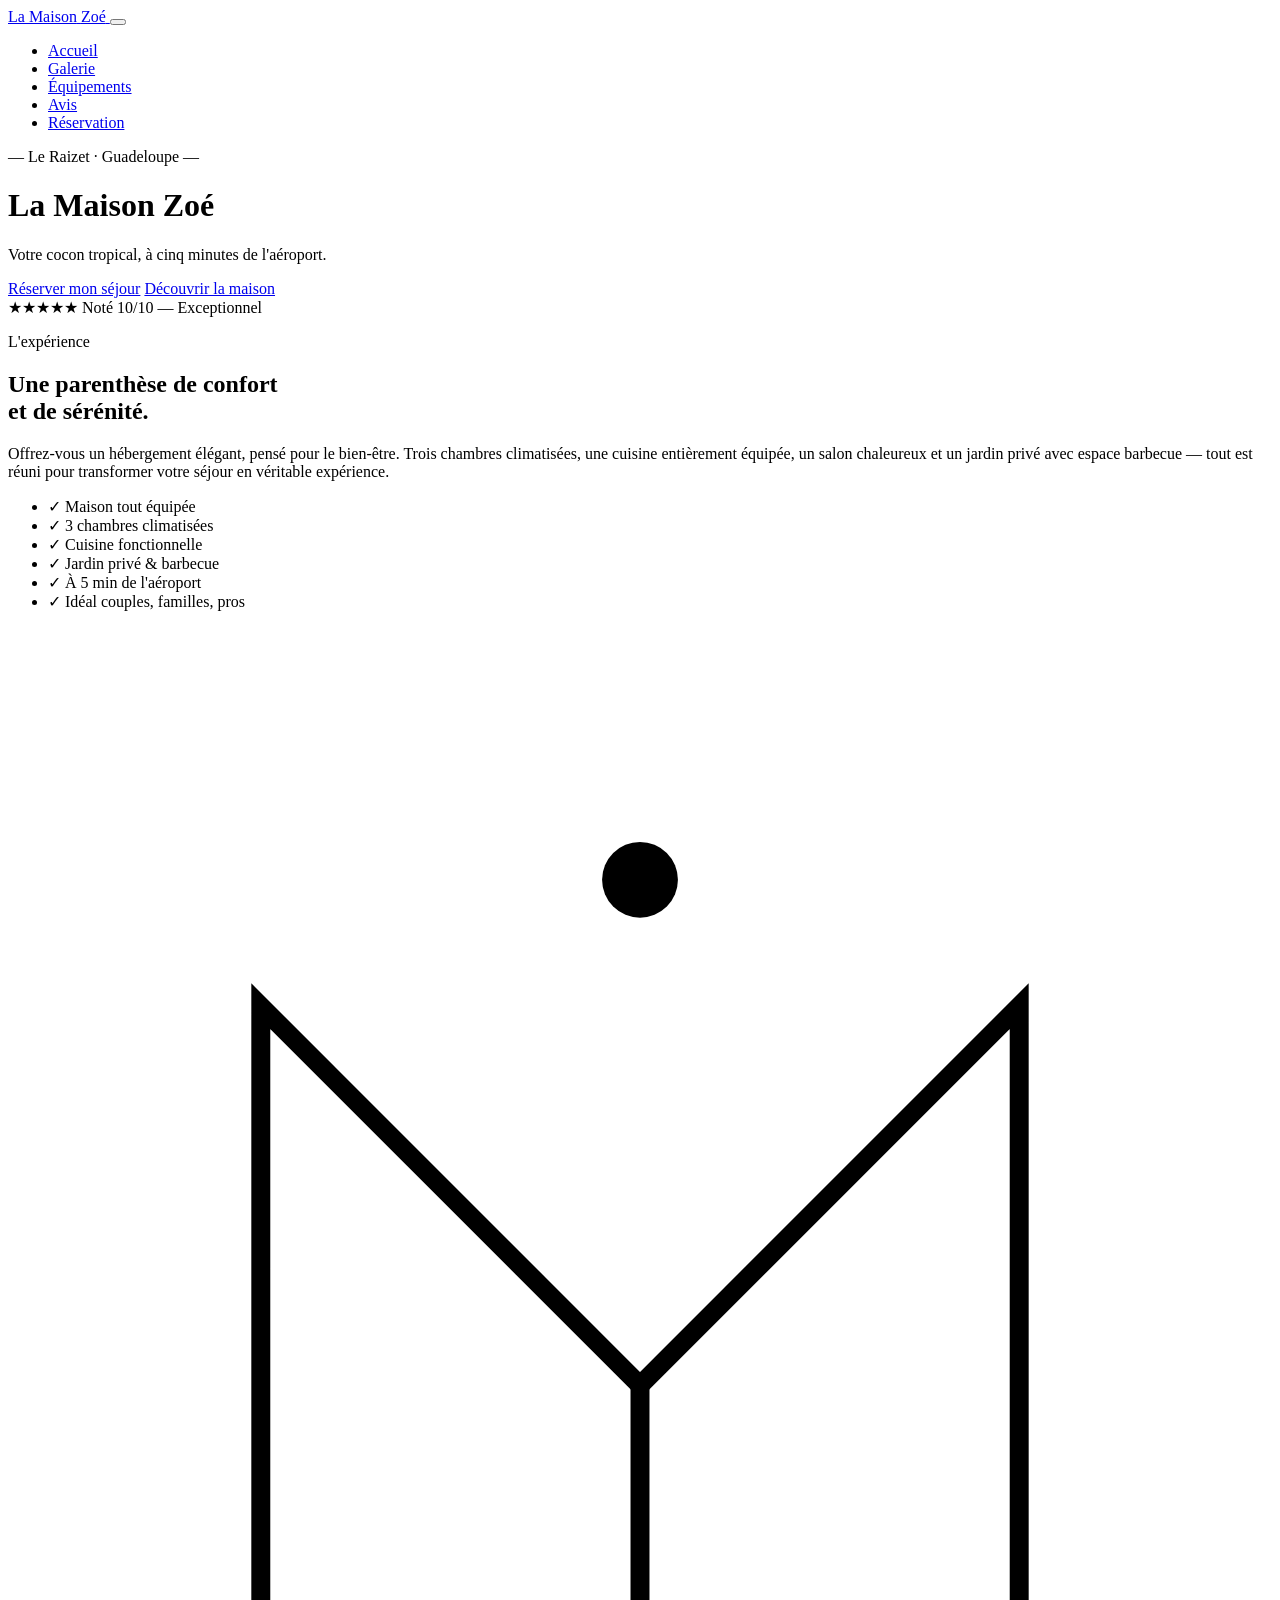
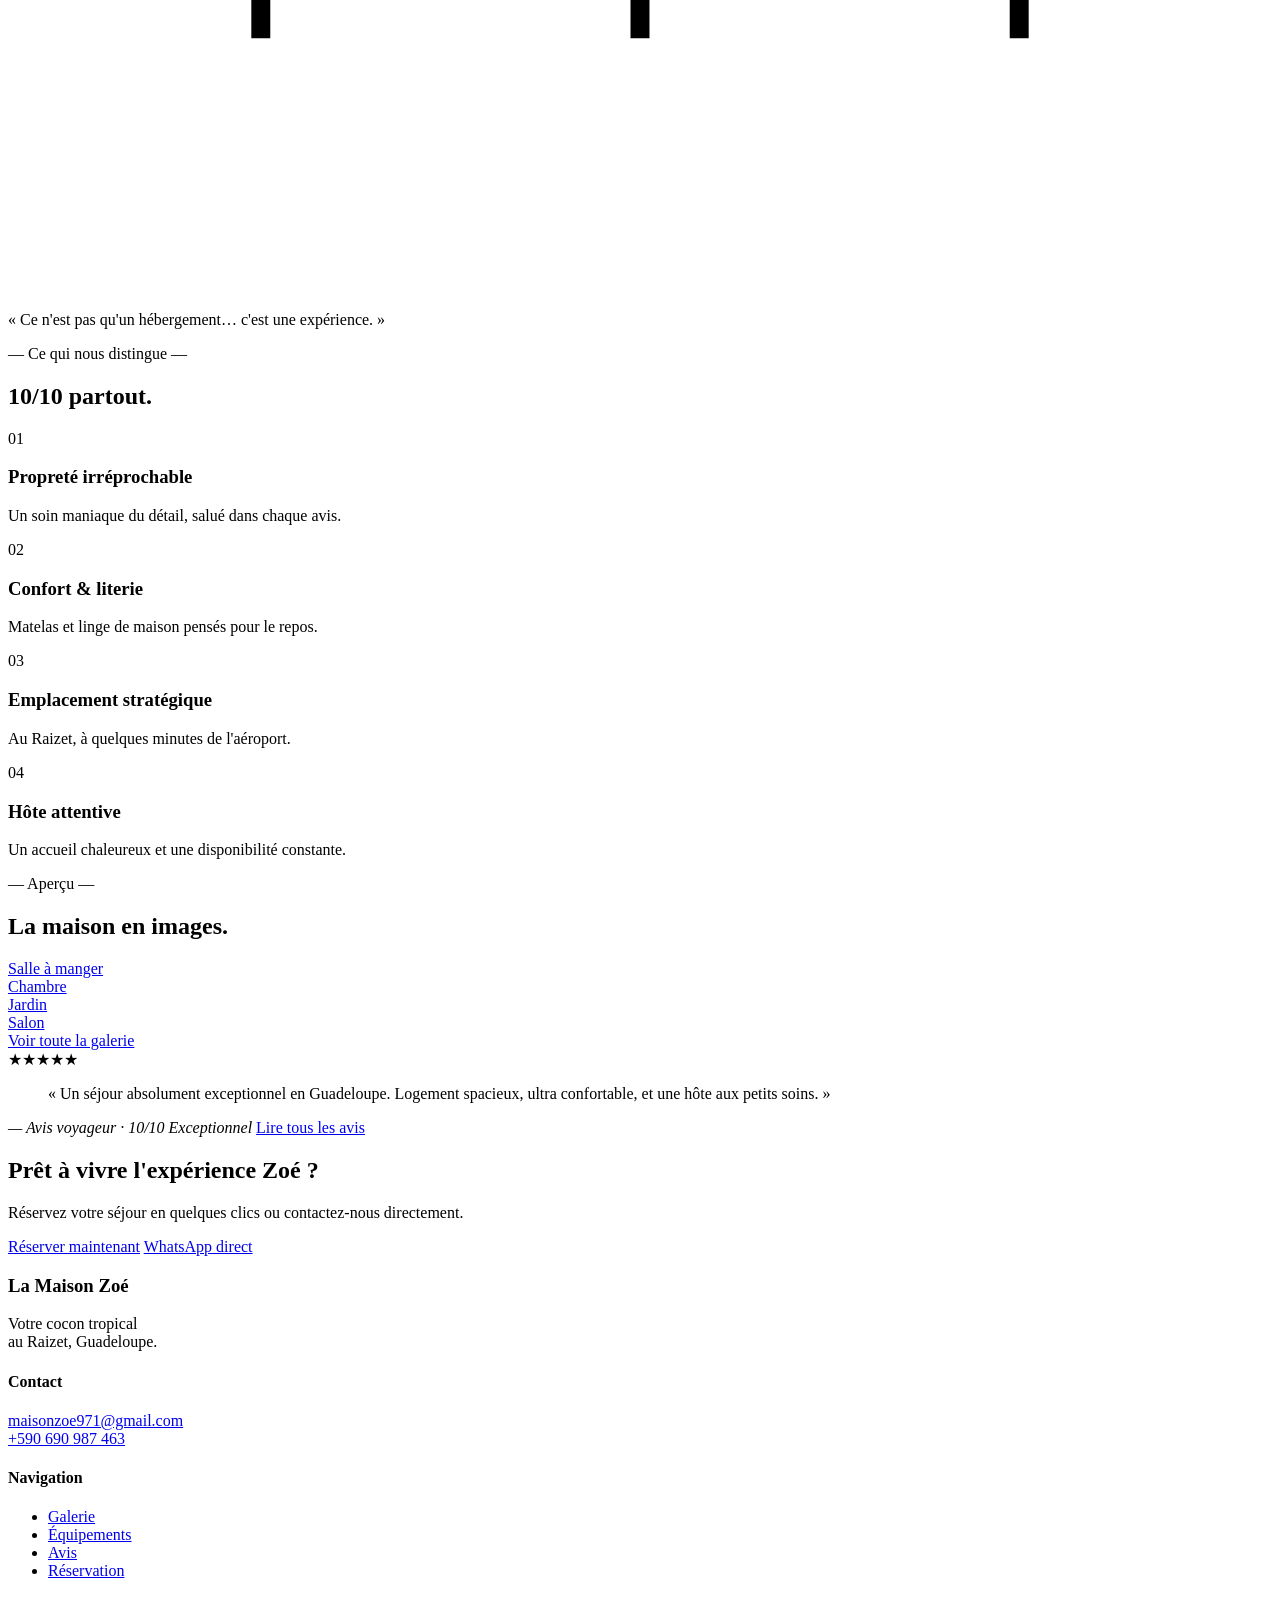
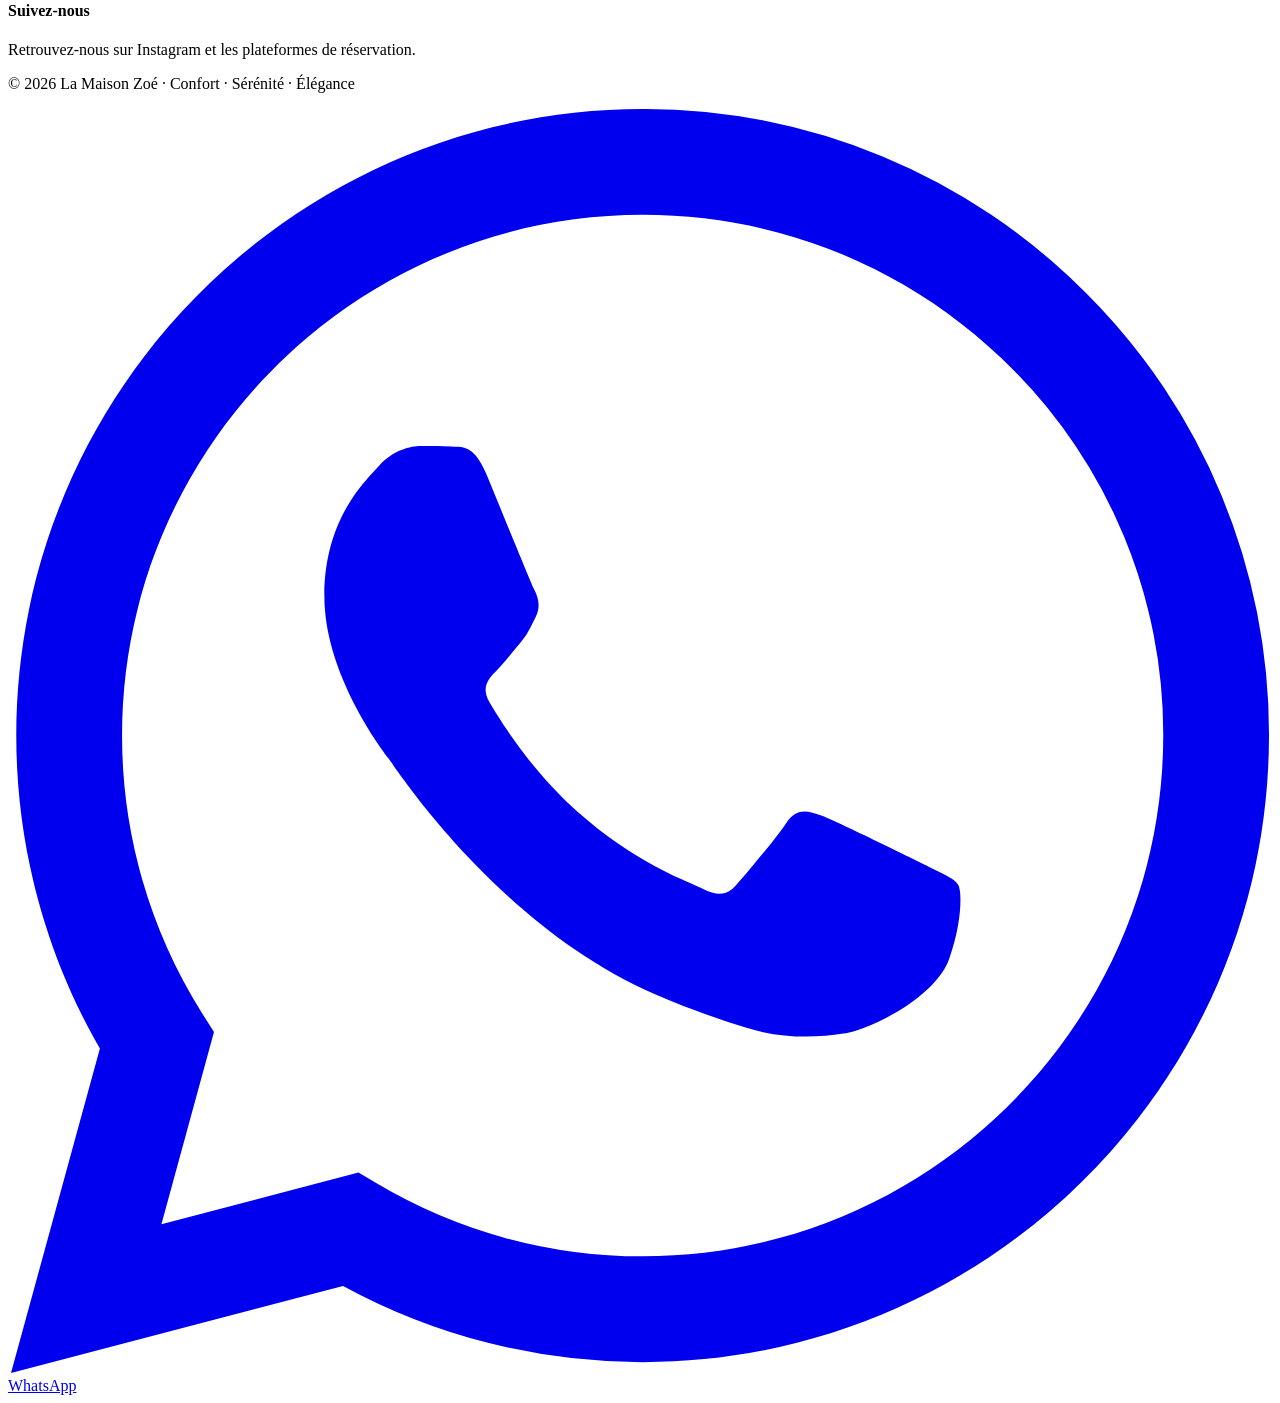
==== index.html @ b4c6ffd1 "Add files via upload" ====
<!DOCTYPE html>
<html lang="fr">
<head>
<meta charset="UTF-8">
<meta name="viewport" content="width=device-width, initial-scale=1.0">
<title>La Maison Zoé — Cocon tropical au Raizet, Guadeloupe</title>
<meta name="description" content="Maison 3 chambres climatisées au Raizet, à 5 min de l'aéroport. Jardin privé, BBQ, cuisine équipée. Notée 10/10 par nos voyageurs.">
<link rel="preconnect" href="https://fonts.googleapis.com">
<link rel="preconnect" href="https://fonts.gstatic.com" crossorigin>
<link href="https://fonts.googleapis.com/css2?family=Cormorant+Garamond:ital,wght@0,300;0,400;0,500;0,600;1,400&family=Italiana&family=Jost:wght@300;400;500;600&display=swap" rel="stylesheet">
<link rel="stylesheet" href="css/styles.css">
</head>
<body>

<nav class="nav" id="nav">
  <a href="index.html" class="nav__logo">
    <span class="nav__brand-top">La Maison</span>
    <span class="nav__brand">Zoé</span>
  </a>
  <button class="nav__toggle" aria-label="Menu" id="navToggle">
    <span></span><span></span><span></span>
  </button>
  <ul class="nav__links" id="navLinks">
    <li><a href="index.html" class="active">Accueil</a></li>
    <li><a href="pages/galerie.html">Galerie</a></li>
    <li><a href="pages/equipements.html">Équipements</a></li>
    <li><a href="pages/avis.html">Avis</a></li>
    <li><a href="pages/reservation.html">Réservation</a></li>
  </ul>
</nav>

<header class="hero">
  <div class="hero__bg"></div>
  <div class="hero__ornament hero__ornament--tl"></div>
  <div class="hero__ornament hero__ornament--br"></div>
  <div class="hero__content">
    <p class="hero__eyebrow">— Le Raizet · Guadeloupe —</p>
    <h1 class="hero__title">
      <span class="hero__line1">La Maison</span>
      <span class="hero__line2">Zoé</span>
    </h1>
    <p class="hero__tagline">Votre cocon tropical, à cinq minutes de l'aéroport.</p>
    <div class="hero__cta">
      <a href="pages/reservation.html" class="btn btn--gold">Réserver mon séjour</a>
      <a href="pages/galerie.html" class="btn btn--ghost">Découvrir la maison</a>
    </div>
    <div class="hero__rating">
      <span class="hero__stars">★★★★★</span>
      <span class="hero__rating-text">Noté 10/10 — Exceptionnel</span>
    </div>
  </div>
  <div class="hero__scroll"><span></span></div>
</header>

<section class="intro section">
  <div class="intro__grid">
    <div class="intro__text">
      <p class="section__eyebrow">L'expérience</p>
      <h2 class="section__title">Une parenthèse de confort<br>et de sérénité.</h2>
      <p class="intro__lead">
        Offrez-vous un hébergement élégant, pensé pour le bien-être. Trois chambres climatisées, une cuisine entièrement équipée, un salon chaleureux et un jardin privé avec espace barbecue — tout est réuni pour transformer votre séjour en véritable expérience.
      </p>
      <ul class="intro__features">
        <li><span class="check">✓</span> Maison tout équipée</li>
        <li><span class="check">✓</span> 3 chambres climatisées</li>
        <li><span class="check">✓</span> Cuisine fonctionnelle</li>
        <li><span class="check">✓</span> Jardin privé & barbecue</li>
        <li><span class="check">✓</span> À 5 min de l'aéroport</li>
        <li><span class="check">✓</span> Idéal couples, familles, pros</li>
      </ul>
    </div>
    <div class="intro__visual">
      <div class="intro__frame">
        <div class="intro__monogram">
          <svg viewBox="0 0 100 100" xmlns="http://www.w3.org/2000/svg">
            <path d="M20 80 L20 30 L50 60 L80 30 L80 80" fill="none" stroke="currentColor" stroke-width="1.5"/>
            <path d="M50 60 L50 80" fill="none" stroke="currentColor" stroke-width="1.5"/>
            <circle cx="50" cy="20" r="3" fill="currentColor"/>
          </svg>
        </div>
        <p class="intro__quote">« Ce n'est pas qu'un hébergement… c'est une expérience. »</p>
      </div>
    </div>
  </div>
</section>

<section class="highlights section">
  <p class="section__eyebrow centered">— Ce qui nous distingue —</p>
  <h2 class="section__title centered">10/10 partout.</h2>
  <div class="highlights__grid">
    <div class="highlight">
      <div class="highlight__num">01</div>
      <h3>Propreté irréprochable</h3>
      <p>Un soin maniaque du détail, salué dans chaque avis.</p>
    </div>
    <div class="highlight">
      <div class="highlight__num">02</div>
      <h3>Confort & literie</h3>
      <p>Matelas et linge de maison pensés pour le repos.</p>
    </div>
    <div class="highlight">
      <div class="highlight__num">03</div>
      <h3>Emplacement stratégique</h3>
      <p>Au Raizet, à quelques minutes de l'aéroport.</p>
    </div>
    <div class="highlight">
      <div class="highlight__num">04</div>
      <h3>Hôte attentive</h3>
      <p>Un accueil chaleureux et une disponibilité constante.</p>
    </div>
  </div>
</section>

<section class="preview section">
  <p class="section__eyebrow">— Aperçu —</p>
  <h2 class="section__title">La maison en images.</h2>
  <div class="preview__grid">
    <a href="pages/galerie.html" class="preview__item preview__item--lg">
      <div class="preview__img" style="background-image:url('images/la_maisonzoe-20260513-0003.jpg')"></div>
      <span class="preview__label">Salle à manger</span>
    </a>
    <a href="pages/galerie.html" class="preview__item">
      <div class="preview__img" style="background-image:url('images/la_maisonzoe-20260513-0001.jpg')"></div>
      <span class="preview__label">Chambre</span>
    </a>
    <a href="pages/galerie.html" class="preview__item">
      <div class="preview__img" style="background-image:url('images/la_maisonzoe-20260513-0005.jpg')"></div>
      <span class="preview__label">Jardin</span>
    </a>
    <a href="pages/galerie.html" class="preview__item">
      <div class="preview__img" style="background-image:url('images/la_maisonzoe-20260513-0004.jpg')"></div>
      <span class="preview__label">Salon</span>
    </a>
  </div>
  <div class="preview__cta">
    <a href="pages/galerie.html" class="btn btn--gold">Voir toute la galerie</a>
  </div>
</section>

<section class="testimonial section">
  <div class="testimonial__inner">
    <span class="testimonial__stars">★★★★★</span>
    <blockquote>
      « Un séjour absolument exceptionnel en Guadeloupe.
      Logement spacieux, ultra confortable, et une hôte aux petits soins. »
    </blockquote>
    <cite>— Avis voyageur · 10/10 Exceptionnel</cite>
    <a href="pages/avis.html" class="btn btn--ghost">Lire tous les avis</a>
  </div>
</section>

<section class="cta-final">
  <div class="cta-final__inner">
    <h2>Prêt à vivre l'expérience Zoé ?</h2>
    <p>Réservez votre séjour en quelques clics ou contactez-nous directement.</p>
    <div class="cta-final__buttons">
      <a href="pages/reservation.html" class="btn btn--gold">Réserver maintenant</a>
      <a href="https://wa.me/590690987463" class="btn btn--ghost" target="_blank" rel="noopener">WhatsApp direct</a>
    </div>
  </div>
</section>

<footer class="footer">
  <div class="footer__grid">
    <div>
      <h3 class="footer__brand">La Maison Zoé</h3>
      <p>Votre cocon tropical<br>au Raizet, Guadeloupe.</p>
    </div>
    <div>
      <h4>Contact</h4>
      <p>
        <a href="mailto:maisonzoe971@gmail.com">maisonzoe971@gmail.com</a><br>
        <a href="tel:+590690987463">+590 690 987 463</a>
      </p>
    </div>
    <div>
      <h4>Navigation</h4>
      <ul>
        <li><a href="pages/galerie.html">Galerie</a></li>
        <li><a href="pages/equipements.html">Équipements</a></li>
        <li><a href="pages/avis.html">Avis</a></li>
        <li><a href="pages/reservation.html">Réservation</a></li>
      </ul>
    </div>
    <div>
      <h4>Suivez-nous</h4>
      <p>Retrouvez-nous sur Instagram et les plateformes de réservation.</p>
    </div>
  </div>
  <div class="footer__bottom">
    <p>© 2026 La Maison Zoé · Confort · Sérénité · Élégance</p>
  </div>
</footer>

<a href="https://wa.me/590690987463" class="whatsapp-float" target="_blank" rel="noopener" aria-label="Contact WhatsApp">
  <svg viewBox="0 0 24 24" fill="currentColor"><path d="M17.472 14.382c-.297-.149-1.758-.867-2.03-.967-.273-.099-.471-.148-.67.15-.197.297-.767.966-.94 1.164-.173.199-.347.223-.644.075-.297-.15-1.255-.463-2.39-1.475-.883-.788-1.48-1.761-1.653-2.059-.173-.297-.018-.458.13-.606.134-.133.298-.347.446-.52.149-.174.198-.298.298-.497.099-.198.05-.371-.025-.52-.075-.149-.669-1.612-.916-2.207-.242-.579-.487-.5-.669-.51-.173-.008-.371-.01-.57-.01-.198 0-.52.074-.792.372-.272.297-1.04 1.016-1.04 2.479 0 1.462 1.065 2.875 1.213 3.074.149.198 2.096 3.2 5.077 4.487.709.306 1.262.489 1.694.625.712.227 1.36.195 1.871.118.571-.085 1.758-.719 2.006-1.413.248-.694.248-1.289.173-1.413-.074-.124-.272-.198-.57-.347m-5.421 7.403h-.004a9.87 9.87 0 01-5.031-1.378l-.361-.214-3.741.982.998-3.648-.235-.374a9.86 9.86 0 01-1.51-5.26c.001-5.45 4.436-9.884 9.888-9.884 2.64 0 5.122 1.03 6.988 2.898a9.825 9.825 0 012.893 6.994c-.003 5.45-4.437 9.884-9.885 9.884m8.413-18.297A11.815 11.815 0 0012.05 0C5.495 0 .16 5.335.157 11.892c0 2.096.547 4.142 1.588 5.945L.057 24l6.305-1.654a11.882 11.882 0 005.683 1.448h.005c6.554 0 11.89-5.335 11.893-11.893A11.821 11.821 0 0020.464 3.488"/></svg>
  <span>WhatsApp</span>
</a>

<script src="js/script.js"></script>
</body>
</html>
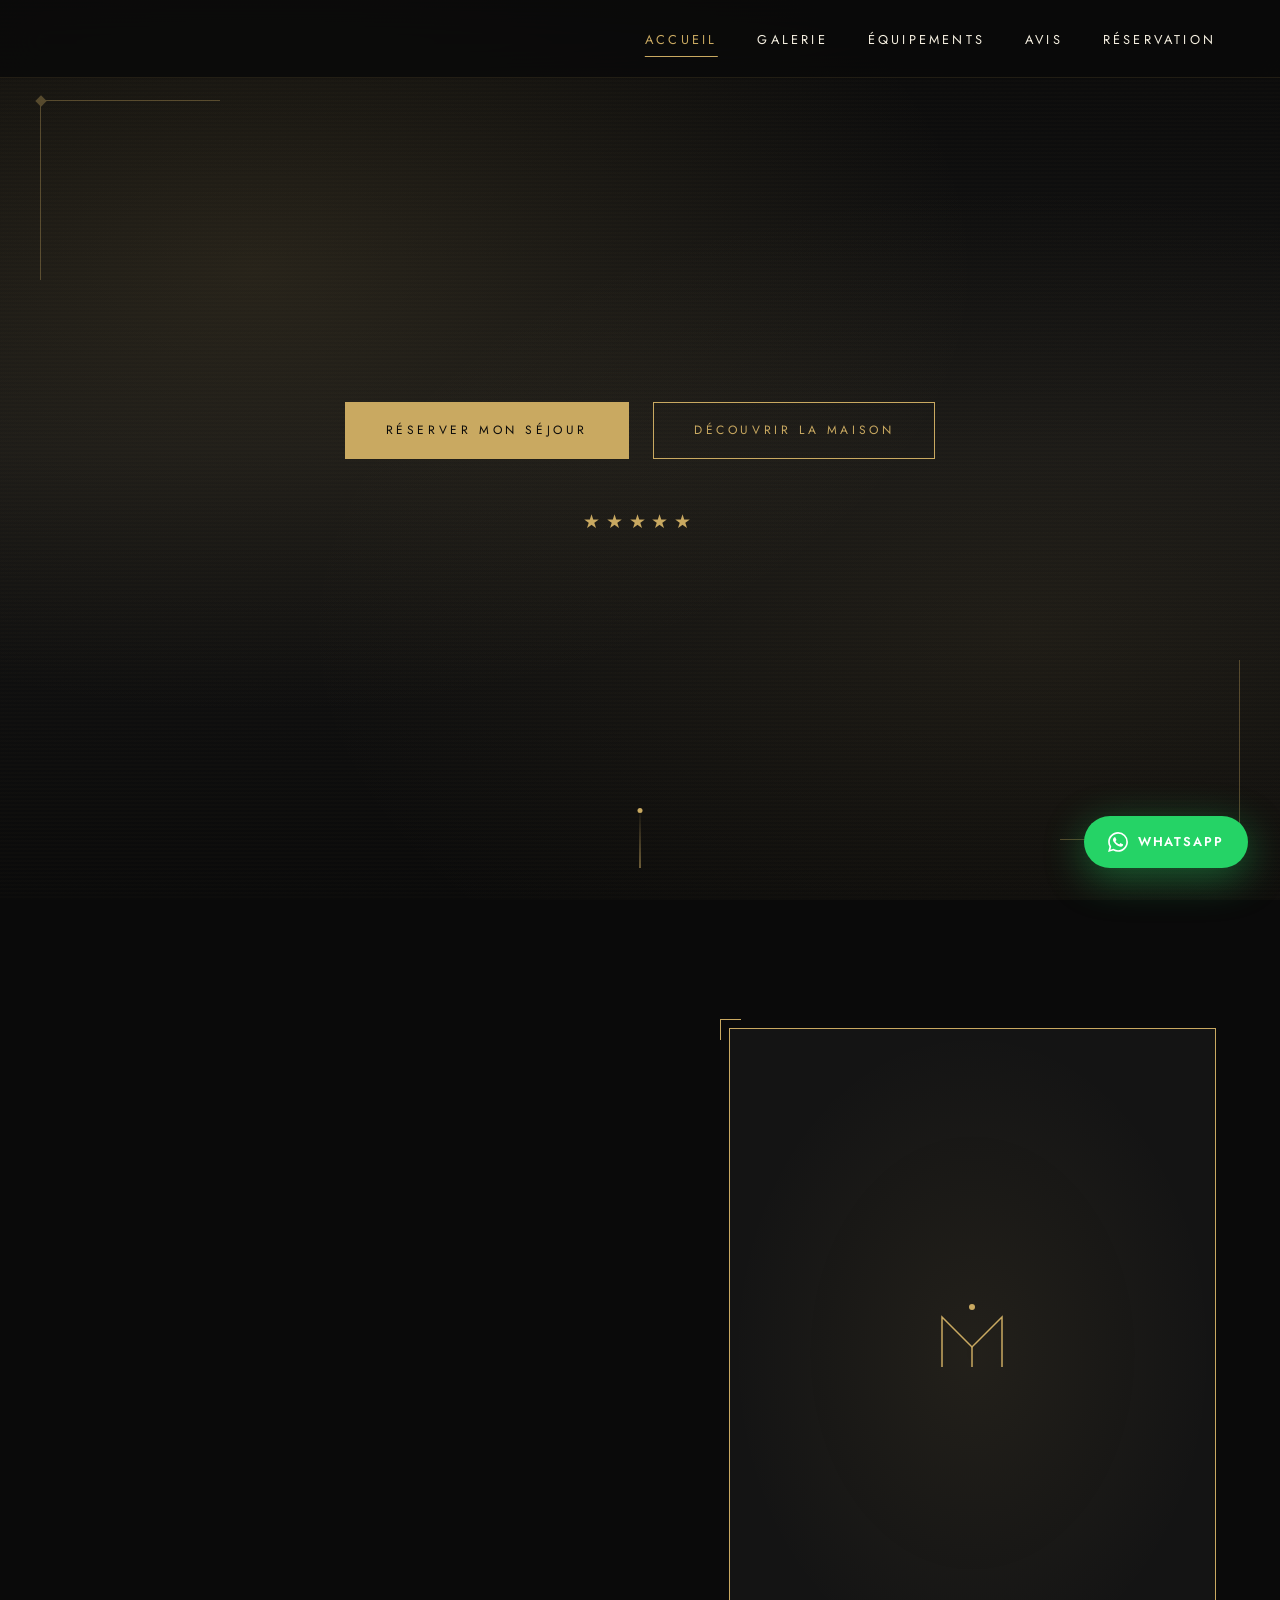
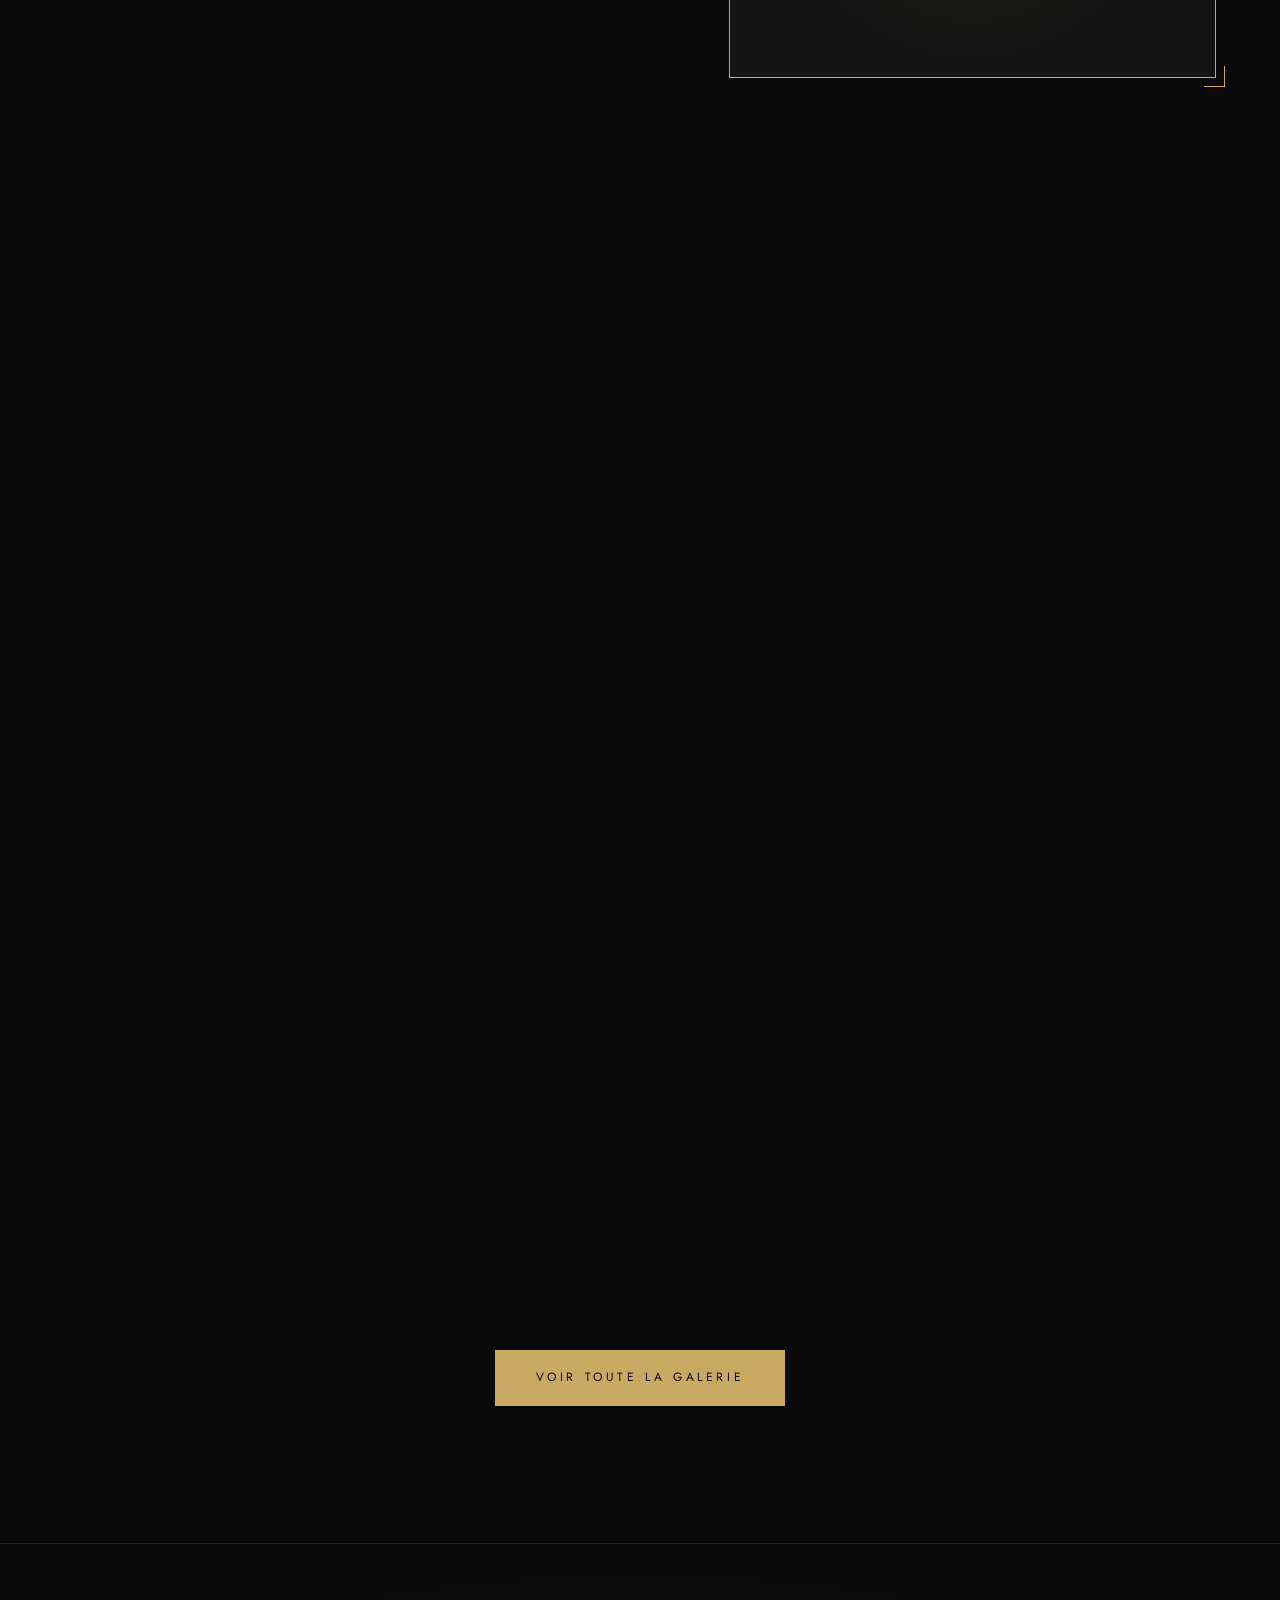
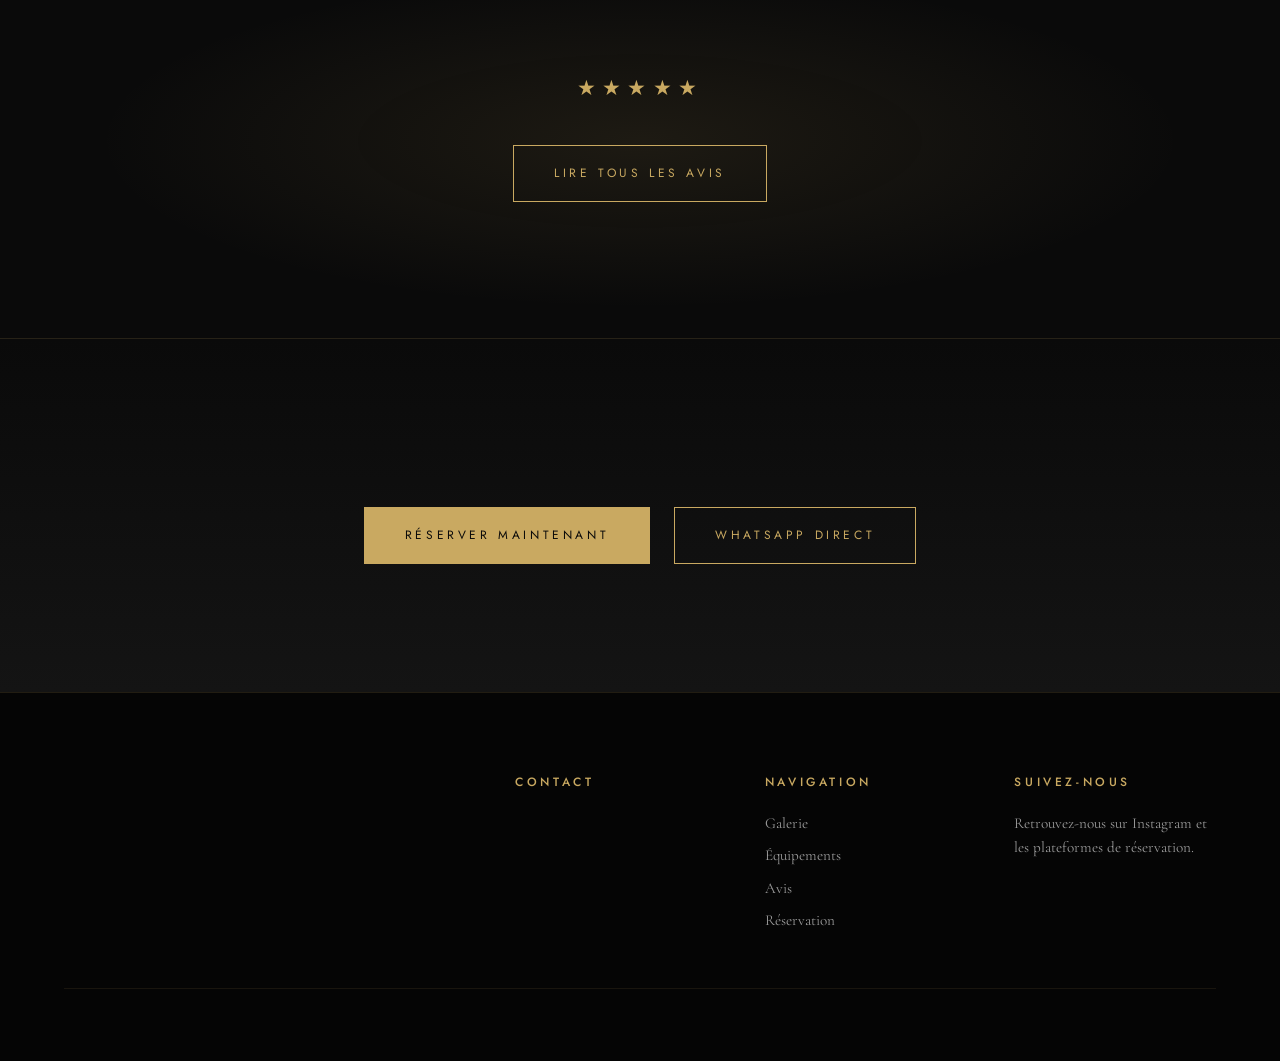
==== commit cfb7a024: "Add files via upload" ====
--- a/index.html
+++ b/index.html
@@ -3,19 +3,20 @@
 <head>
 <meta charset="UTF-8">
 <meta name="viewport" content="width=device-width, initial-scale=1.0">
-<title>La Maison Zoé — Cocon tropical au Raizet, Guadeloupe</title>
-<meta name="description" content="Maison 3 chambres climatisées au Raizet, à 5 min de l'aéroport. Jardin privé, BBQ, cuisine équipée. Notée 10/10 par nos voyageurs.">
+<title>{{NOM}} — Cocon tropical</title>
+<meta name="description" content="">
 <link rel="preconnect" href="https://fonts.googleapis.com">
 <link rel="preconnect" href="https://fonts.gstatic.com" crossorigin>
 <link href="https://fonts.googleapis.com/css2?family=Cormorant+Garamond:ital,wght@0,300;0,400;0,500;0,600;1,400&family=Italiana&family=Jost:wght@300;400;500;600&display=swap" rel="stylesheet">
 <link rel="stylesheet" href="css/styles.css">
+<script src="config.js"></script>
 </head>
 <body>
 
 <nav class="nav" id="nav">
   <a href="index.html" class="nav__logo">
-    <span class="nav__brand-top">La Maison</span>
-    <span class="nav__brand">Zoé</span>
+    <span class="nav__brand-top" data-cfg="brand-prefix"></span>
+    <span class="nav__brand" data-cfg="brand-name"></span>
   </a>
   <button class="nav__toggle" aria-label="Menu" id="navToggle">
     <span></span><span></span><span></span>
@@ -34,19 +35,19 @@
   <div class="hero__ornament hero__ornament--tl"></div>
   <div class="hero__ornament hero__ornament--br"></div>
   <div class="hero__content">
-    <p class="hero__eyebrow">— Le Raizet · Guadeloupe —</p>
+    <p class="hero__eyebrow" data-cfg="hero-eyebrow"></p>
     <h1 class="hero__title">
-      <span class="hero__line1">La Maison</span>
-      <span class="hero__line2">Zoé</span>
+      <span class="hero__line1" data-cfg="hero-line1"></span>
+      <span class="hero__line2" data-cfg="hero-line2"></span>
     </h1>
-    <p class="hero__tagline">Votre cocon tropical, à cinq minutes de l'aéroport.</p>
+    <p class="hero__tagline" data-cfg="hero-tagline"></p>
     <div class="hero__cta">
       <a href="pages/reservation.html" class="btn btn--gold">Réserver mon séjour</a>
       <a href="pages/galerie.html" class="btn btn--ghost">Découvrir la maison</a>
     </div>
     <div class="hero__rating">
       <span class="hero__stars">★★★★★</span>
-      <span class="hero__rating-text">Noté 10/10 — Exceptionnel</span>
+      <span class="hero__rating-text" data-cfg="hero-rating-text"></span>
     </div>
   </div>
   <div class="hero__scroll"><span></span></div>
@@ -55,19 +56,10 @@
 <section class="intro section">
   <div class="intro__grid">
     <div class="intro__text">
-      <p class="section__eyebrow">L'expérience</p>
-      <h2 class="section__title">Une parenthèse de confort<br>et de sérénité.</h2>
-      <p class="intro__lead">
-        Offrez-vous un hébergement élégant, pensé pour le bien-être. Trois chambres climatisées, une cuisine entièrement équipée, un salon chaleureux et un jardin privé avec espace barbecue — tout est réuni pour transformer votre séjour en véritable expérience.
-      </p>
-      <ul class="intro__features">
-        <li><span class="check">✓</span> Maison tout équipée</li>
-        <li><span class="check">✓</span> 3 chambres climatisées</li>
-        <li><span class="check">✓</span> Cuisine fonctionnelle</li>
-        <li><span class="check">✓</span> Jardin privé & barbecue</li>
-        <li><span class="check">✓</span> À 5 min de l'aéroport</li>
-        <li><span class="check">✓</span> Idéal couples, familles, pros</li>
-      </ul>
+      <p class="section__eyebrow" data-cfg="intro-eyebrow"></p>
+      <h2 class="section__title" data-cfg="intro-titre"></h2>
+      <p class="intro__lead" data-cfg="intro-lead"></p>
+      <ul class="intro__features" data-cfg="features-list"></ul>
     </div>
     <div class="intro__visual">
       <div class="intro__frame">
@@ -78,60 +70,22 @@
             <circle cx="50" cy="20" r="3" fill="currentColor"/>
           </svg>
         </div>
-        <p class="intro__quote">« Ce n'est pas qu'un hébergement… c'est une expérience. »</p>
+        <p class="intro__quote" data-cfg="intro-citation"></p>
       </div>
     </div>
   </div>
 </section>
 
 <section class="highlights section">
-  <p class="section__eyebrow centered">— Ce qui nous distingue —</p>
-  <h2 class="section__title centered">10/10 partout.</h2>
-  <div class="highlights__grid">
-    <div class="highlight">
-      <div class="highlight__num">01</div>
-      <h3>Propreté irréprochable</h3>
-      <p>Un soin maniaque du détail, salué dans chaque avis.</p>
-    </div>
-    <div class="highlight">
-      <div class="highlight__num">02</div>
-      <h3>Confort & literie</h3>
-      <p>Matelas et linge de maison pensés pour le repos.</p>
-    </div>
-    <div class="highlight">
-      <div class="highlight__num">03</div>
-      <h3>Emplacement stratégique</h3>
-      <p>Au Raizet, à quelques minutes de l'aéroport.</p>
-    </div>
-    <div class="highlight">
-      <div class="highlight__num">04</div>
-      <h3>Hôte attentive</h3>
-      <p>Un accueil chaleureux et une disponibilité constante.</p>
-    </div>
-  </div>
+  <p class="section__eyebrow centered" data-cfg="highlights-eyebrow"></p>
+  <h2 class="section__title centered" data-cfg="highlights-titre"></h2>
+  <div class="highlights__grid" data-cfg="highlights-grid"></div>
 </section>
 
 <section class="preview section">
-  <p class="section__eyebrow">— Aperçu —</p>
-  <h2 class="section__title">La maison en images.</h2>
-  <div class="preview__grid">
-    <a href="pages/galerie.html" class="preview__item preview__item--lg">
-      <div class="preview__img" style="background-image:url('images/la_maisonzoe-20260513-0003.jpg')"></div>
-      <span class="preview__label">Salle à manger</span>
-    </a>
-    <a href="pages/galerie.html" class="preview__item">
-      <div class="preview__img" style="background-image:url('images/la_maisonzoe-20260513-0001.jpg')"></div>
-      <span class="preview__label">Chambre</span>
-    </a>
-    <a href="pages/galerie.html" class="preview__item">
-      <div class="preview__img" style="background-image:url('images/la_maisonzoe-20260513-0005.jpg')"></div>
-      <span class="preview__label">Jardin</span>
-    </a>
-    <a href="pages/galerie.html" class="preview__item">
-      <div class="preview__img" style="background-image:url('images/la_maisonzoe-20260513-0004.jpg')"></div>
-      <span class="preview__label">Salon</span>
-    </a>
-  </div>
+  <p class="section__eyebrow" data-cfg="preview-eyebrow"></p>
+  <h2 class="section__title" data-cfg="preview-titre"></h2>
+  <div class="preview__grid" data-cfg="preview-grid" data-img-path="images/" data-galerie-href="pages/galerie.html"></div>
   <div class="preview__cta">
     <a href="pages/galerie.html" class="btn btn--gold">Voir toute la galerie</a>
   </div>
@@ -140,22 +94,19 @@
 <section class="testimonial section">
   <div class="testimonial__inner">
     <span class="testimonial__stars">★★★★★</span>
-    <blockquote>
-      « Un séjour absolument exceptionnel en Guadeloupe.
-      Logement spacieux, ultra confortable, et une hôte aux petits soins. »
-    </blockquote>
-    <cite>— Avis voyageur · 10/10 Exceptionnel</cite>
+    <blockquote data-cfg="citation-principale"></blockquote>
+    <cite data-cfg="citation-cite"></cite>
     <a href="pages/avis.html" class="btn btn--ghost">Lire tous les avis</a>
   </div>
 </section>
 
 <section class="cta-final">
   <div class="cta-final__inner">
-    <h2>Prêt à vivre l'expérience Zoé ?</h2>
-    <p>Réservez votre séjour en quelques clics ou contactez-nous directement.</p>
+    <h2 data-cfg="cta-titre"></h2>
+    <p data-cfg="cta-texte"></p>
     <div class="cta-final__buttons">
       <a href="pages/reservation.html" class="btn btn--gold">Réserver maintenant</a>
-      <a href="https://wa.me/590690987463" class="btn btn--ghost" target="_blank" rel="noopener">WhatsApp direct</a>
+      <a data-cfg-href="whatsapp" class="btn btn--ghost" target="_blank" rel="noopener">WhatsApp direct</a>
     </div>
   </div>
 </section>
@@ -163,14 +114,14 @@
 <footer class="footer">
   <div class="footer__grid">
     <div>
-      <h3 class="footer__brand">La Maison Zoé</h3>
-      <p>Votre cocon tropical<br>au Raizet, Guadeloupe.</p>
+      <h3 class="footer__brand" data-cfg="footer-brand"></h3>
+      <p data-cfg="footer-tagline"></p>
     </div>
     <div>
       <h4>Contact</h4>
       <p>
-        <a href="mailto:maisonzoe971@gmail.com">maisonzoe971@gmail.com</a><br>
-        <a href="tel:+590690987463">+590 690 987 463</a>
+        <a data-cfg-href="email"><span data-cfg="email-display"></span></a><br>
+        <a data-cfg-href="tel"><span data-cfg="tel-display"></span></a>
       </p>
     </div>
     <div>
@@ -188,15 +139,16 @@
     </div>
   </div>
   <div class="footer__bottom">
-    <p>© 2026 La Maison Zoé · Confort · Sérénité · Élégance</p>
+    <p data-cfg="copyright"></p>
   </div>
 </footer>
 
-<a href="https://wa.me/590690987463" class="whatsapp-float" target="_blank" rel="noopener" aria-label="Contact WhatsApp">
+<a data-cfg-href="whatsapp" class="whatsapp-float" target="_blank" rel="noopener" aria-label="Contact WhatsApp">
   <svg viewBox="0 0 24 24" fill="currentColor"><path d="M17.472 14.382c-.297-.149-1.758-.867-2.03-.967-.273-.099-.471-.148-.67.15-.197.297-.767.966-.94 1.164-.173.199-.347.223-.644.075-.297-.15-1.255-.463-2.39-1.475-.883-.788-1.48-1.761-1.653-2.059-.173-.297-.018-.458.13-.606.134-.133.298-.347.446-.52.149-.174.198-.298.298-.497.099-.198.05-.371-.025-.52-.075-.149-.669-1.612-.916-2.207-.242-.579-.487-.5-.669-.51-.173-.008-.371-.01-.57-.01-.198 0-.52.074-.792.372-.272.297-1.04 1.016-1.04 2.479 0 1.462 1.065 2.875 1.213 3.074.149.198 2.096 3.2 5.077 4.487.709.306 1.262.489 1.694.625.712.227 1.36.195 1.871.118.571-.085 1.758-.719 2.006-1.413.248-.694.248-1.289.173-1.413-.074-.124-.272-.198-.57-.347m-5.421 7.403h-.004a9.87 9.87 0 01-5.031-1.378l-.361-.214-3.741.982.998-3.648-.235-.374a9.86 9.86 0 01-1.51-5.26c.001-5.45 4.436-9.884 9.888-9.884 2.64 0 5.122 1.03 6.988 2.898a9.825 9.825 0 012.893 6.994c-.003 5.45-4.437 9.884-9.885 9.884m8.413-18.297A11.815 11.815 0 0012.05 0C5.495 0 .16 5.335.157 11.892c0 2.096.547 4.142 1.588 5.945L.057 24l6.305-1.654a11.882 11.882 0 005.683 1.448h.005c6.554 0 11.89-5.335 11.893-11.893A11.821 11.821 0 0020.464 3.488"/></svg>
   <span>WhatsApp</span>
 </a>
 
+<script src="js/render.js"></script>
 <script src="js/script.js"></script>
 </body>
 </html>
--- a/css/styles.css
+++ b/css/styles.css
@@ -0,0 +1,1151 @@
+/* ============================
+   LA MAISON ZOÉ — CHARTE NOIR & OR
+   ============================ */
+
+:root {
+  --noir: #0a0a0a;
+  --noir-2: #141414;
+  --noir-3: #1c1c1c;
+  --or: #c9a961;
+  --or-clair: #e8d5a0;
+  --or-fonce: #8a7340;
+  --creme: #f5efe0;
+  --gris: #2a2a2a;
+  --gris-clair: #9a9a9a;
+  --blanc: #ffffff;
+
+  --f-display: 'Italiana', serif;
+  --f-serif: 'Cormorant Garamond', serif;
+  --f-sans: 'Jost', sans-serif;
+}
+
+* { margin: 0; padding: 0; box-sizing: border-box; }
+
+html { scroll-behavior: smooth; }
+
+body {
+  background: var(--noir);
+  color: var(--creme);
+  font-family: var(--f-serif);
+  font-weight: 400;
+  font-size: 18px;
+  line-height: 1.6;
+  overflow-x: hidden;
+}
+
+a { color: inherit; text-decoration: none; transition: color .3s ease; }
+img { max-width: 100%; display: block; }
+ul { list-style: none; }
+
+/* ============================
+   NAVIGATION
+   ============================ */
+.nav {
+  position: fixed; top: 0; left: 0; right: 0;
+  display: flex; align-items: center; justify-content: space-between;
+  padding: 1.5rem 4rem;
+  z-index: 100;
+  background: rgba(10,10,10,.85);
+  backdrop-filter: blur(20px);
+  -webkit-backdrop-filter: blur(20px);
+  border-bottom: 1px solid rgba(201,169,97,.12);
+  transition: padding .3s ease;
+}
+.nav.scrolled { padding: 1rem 4rem; }
+
+.nav__logo { display: flex; flex-direction: column; line-height: 1; }
+.nav__brand-top {
+  font-family: var(--f-sans);
+  font-size: .65rem;
+  letter-spacing: .35em;
+  color: var(--or);
+  text-transform: uppercase;
+  margin-bottom: .15rem;
+}
+.nav__brand {
+  font-family: var(--f-display);
+  font-size: 1.8rem;
+  color: var(--or);
+}
+
+.nav__links {
+  display: flex; gap: 2.5rem;
+}
+.nav__links a {
+  font-family: var(--f-sans);
+  font-size: .8rem;
+  letter-spacing: .25em;
+  text-transform: uppercase;
+  color: var(--creme);
+  position: relative;
+  padding: .5rem 0;
+}
+.nav__links a::after {
+  content: '';
+  position: absolute; bottom: 0; left: 50%;
+  width: 0; height: 1px;
+  background: var(--or);
+  transition: all .3s ease;
+  transform: translateX(-50%);
+}
+.nav__links a:hover::after,
+.nav__links a.active::after { width: 100%; }
+.nav__links a:hover,
+.nav__links a.active { color: var(--or); }
+
+.nav__toggle {
+  display: none;
+  flex-direction: column; gap: 5px;
+  background: transparent; border: none;
+  cursor: pointer; padding: .5rem;
+}
+.nav__toggle span {
+  width: 28px; height: 1.5px;
+  background: var(--or);
+  transition: all .3s;
+}
+
+/* ============================
+   HERO
+   ============================ */
+.hero {
+  min-height: 100vh;
+  display: flex; align-items: center; justify-content: center;
+  position: relative; overflow: hidden;
+  padding: 0 2rem;
+}
+
+.hero__bg {
+  position: absolute; inset: 0;
+  background:
+    radial-gradient(ellipse at 20% 30%, rgba(201,169,97,.12), transparent 50%),
+    radial-gradient(ellipse at 80% 70%, rgba(201,169,97,.08), transparent 50%),
+    linear-gradient(180deg, #0a0a0a 0%, #141414 50%, #0a0a0a 100%);
+}
+.hero__bg::before {
+  content: '';
+  position: absolute; inset: 0;
+  background-image:
+    repeating-linear-gradient(0deg, transparent, transparent 2px, rgba(201,169,97,.015) 2px, rgba(201,169,97,.015) 4px);
+  pointer-events: none;
+}
+
+/* Ornements coins */
+.hero__ornament {
+  position: absolute; width: 180px; height: 180px;
+  pointer-events: none;
+}
+.hero__ornament--tl {
+  top: 100px; left: 40px;
+  border-top: 1px solid var(--or);
+  border-left: 1px solid var(--or);
+  opacity: .35;
+}
+.hero__ornament--br {
+  bottom: 60px; right: 40px;
+  border-bottom: 1px solid var(--or);
+  border-right: 1px solid var(--or);
+  opacity: .35;
+}
+.hero__ornament--tl::before,
+.hero__ornament--br::after {
+  content: '';
+  position: absolute;
+  width: 8px; height: 8px;
+  background: var(--or);
+  transform: rotate(45deg);
+}
+.hero__ornament--tl::before { top: -4px; left: -4px; }
+.hero__ornament--br::after { bottom: -4px; right: -4px; }
+
+.hero__content {
+  position: relative; z-index: 2;
+  text-align: center;
+  max-width: 900px;
+  animation: heroFade 1.4s cubic-bezier(.16,1,.3,1);
+}
+
+@keyframes heroFade {
+  from { opacity: 0; transform: translateY(30px); }
+  to { opacity: 1; transform: translateY(0); }
+}
+
+.hero__eyebrow {
+  font-family: var(--f-sans);
+  font-size: .8rem;
+  letter-spacing: .5em;
+  color: var(--or);
+  text-transform: uppercase;
+  margin-bottom: 2.5rem;
+  animation: fadeIn 1.4s .2s both;
+}
+
+.hero__title {
+  font-family: var(--f-display);
+  font-weight: 400;
+  line-height: .95;
+  color: var(--creme);
+  margin-bottom: 2rem;
+}
+.hero__line1 {
+  display: block;
+  font-size: clamp(2rem, 4vw, 3rem);
+  letter-spacing: .2em;
+  text-transform: uppercase;
+  color: var(--or-clair);
+  margin-bottom: .5rem;
+  animation: fadeIn 1.4s .4s both;
+}
+.hero__line2 {
+  display: block;
+  font-size: clamp(5rem, 14vw, 10rem);
+  background: linear-gradient(180deg, var(--or-clair) 0%, var(--or) 50%, var(--or-fonce) 100%);
+  -webkit-background-clip: text;
+  background-clip: text;
+  -webkit-text-fill-color: transparent;
+  animation: fadeIn 1.4s .6s both;
+  font-style: italic;
+}
+
+.hero__tagline {
+  font-family: var(--f-serif);
+  font-style: italic;
+  font-size: clamp(1.1rem, 2vw, 1.5rem);
+  color: var(--creme);
+  opacity: .85;
+  margin-bottom: 3rem;
+  animation: fadeIn 1.4s .8s both;
+}
+
+.hero__cta {
+  display: flex; gap: 1.5rem; justify-content: center;
+  flex-wrap: wrap;
+  animation: fadeIn 1.4s 1s both;
+}
+
+.hero__rating {
+  margin-top: 3rem;
+  display: flex; flex-direction: column; gap: .5rem;
+  align-items: center;
+  animation: fadeIn 1.4s 1.2s both;
+}
+.hero__stars {
+  color: var(--or);
+  font-size: 1.2rem;
+  letter-spacing: .3em;
+}
+.hero__rating-text {
+  font-family: var(--f-sans);
+  font-size: .75rem;
+  letter-spacing: .3em;
+  text-transform: uppercase;
+  color: var(--gris-clair);
+}
+
+.hero__scroll {
+  position: absolute; bottom: 2rem; left: 50%;
+  transform: translateX(-50%);
+  width: 1px; height: 60px;
+  background: linear-gradient(180deg, transparent, var(--or));
+}
+.hero__scroll span {
+  position: absolute; top: 0; left: -2px;
+  width: 5px; height: 5px;
+  background: var(--or);
+  border-radius: 50%;
+  animation: scrollDot 2s ease-in-out infinite;
+}
+@keyframes scrollDot {
+  0%,100% { top: 0; opacity: 1; }
+  50% { top: calc(100% - 5px); opacity: .3; }
+}
+
+@keyframes fadeIn {
+  from { opacity: 0; transform: translateY(20px); }
+  to { opacity: 1; transform: translateY(0); }
+}
+
+/* ============================
+   BUTTONS
+   ============================ */
+.btn {
+  display: inline-block;
+  padding: 1.1rem 2.5rem;
+  font-family: var(--f-sans);
+  font-size: .75rem;
+  letter-spacing: .3em;
+  text-transform: uppercase;
+  cursor: pointer;
+  border: 1px solid var(--or);
+  transition: all .4s cubic-bezier(.4,0,.2,1);
+  position: relative;
+  overflow: hidden;
+}
+.btn--gold {
+  background: var(--or);
+  color: var(--noir);
+}
+.btn--gold:hover {
+  background: transparent;
+  color: var(--or);
+  letter-spacing: .35em;
+}
+.btn--ghost {
+  background: transparent;
+  color: var(--or);
+}
+.btn--ghost:hover {
+  background: var(--or);
+  color: var(--noir);
+  letter-spacing: .35em;
+}
+
+/* ============================
+   SECTIONS
+   ============================ */
+.section {
+  padding: 8rem 4rem;
+  max-width: 1400px;
+  margin: 0 auto;
+  position: relative;
+}
+
+.section__eyebrow {
+  font-family: var(--f-sans);
+  font-size: .75rem;
+  letter-spacing: .4em;
+  color: var(--or);
+  text-transform: uppercase;
+  margin-bottom: 1.5rem;
+}
+.section__eyebrow.centered,
+.section__title.centered { text-align: center; }
+
+.section__title {
+  font-family: var(--f-display);
+  font-size: clamp(2.5rem, 5vw, 4.5rem);
+  font-weight: 400;
+  line-height: 1.1;
+  color: var(--creme);
+  margin-bottom: 3rem;
+}
+
+/* INTRO */
+.intro__grid {
+  display: grid;
+  grid-template-columns: 1.2fr 1fr;
+  gap: 5rem;
+  align-items: center;
+}
+.intro__lead {
+  font-size: 1.15rem;
+  color: var(--gris-clair);
+  margin-bottom: 2.5rem;
+  line-height: 1.8;
+}
+.intro__features {
+  display: grid;
+  grid-template-columns: 1fr 1fr;
+  gap: 1rem;
+}
+.intro__features li {
+  font-family: var(--f-sans);
+  font-size: .9rem;
+  letter-spacing: .05em;
+  color: var(--creme);
+}
+.check {
+  color: var(--or);
+  margin-right: .6rem;
+  font-weight: 600;
+}
+
+.intro__frame {
+  aspect-ratio: 3/4;
+  border: 1px solid var(--or);
+  position: relative;
+  display: flex; flex-direction: column;
+  align-items: center; justify-content: center;
+  padding: 3rem;
+  background:
+    radial-gradient(ellipse at center, rgba(201,169,97,.08), transparent 70%),
+    var(--noir-2);
+}
+.intro__frame::before,
+.intro__frame::after {
+  content: '';
+  position: absolute;
+  width: 20px; height: 20px;
+  border: 1px solid var(--or);
+}
+.intro__frame::before { top: -10px; left: -10px; border-right: 0; border-bottom: 0; }
+.intro__frame::after { bottom: -10px; right: -10px; border-left: 0; border-top: 0; }
+
+.intro__monogram {
+  width: 100px; height: 100px;
+  color: var(--or);
+  margin-bottom: 2rem;
+}
+.intro__quote {
+  font-family: var(--f-serif);
+  font-style: italic;
+  font-size: 1.3rem;
+  text-align: center;
+  color: var(--or-clair);
+  line-height: 1.4;
+}
+
+/* HIGHLIGHTS */
+.highlights__grid {
+  display: grid;
+  grid-template-columns: repeat(4, 1fr);
+  gap: 2rem;
+  margin-top: 4rem;
+}
+.highlight {
+  padding: 2.5rem 1.5rem;
+  border: 1px solid rgba(201,169,97,.2);
+  background: var(--noir-2);
+  transition: all .4s ease;
+  position: relative;
+  overflow: hidden;
+}
+.highlight::before {
+  content: '';
+  position: absolute; top: 0; left: 0;
+  width: 100%; height: 1px;
+  background: linear-gradient(90deg, transparent, var(--or), transparent);
+  transform: translateX(-100%);
+  transition: transform .6s ease;
+}
+.highlight:hover { border-color: var(--or); transform: translateY(-8px); }
+.highlight:hover::before { transform: translateX(100%); }
+
+.highlight__num {
+  font-family: var(--f-display);
+  font-size: 3rem;
+  color: var(--or);
+  opacity: .6;
+  margin-bottom: 1rem;
+  line-height: 1;
+}
+.highlight h3 {
+  font-family: var(--f-display);
+  font-size: 1.5rem;
+  color: var(--creme);
+  margin-bottom: .8rem;
+  font-weight: 400;
+}
+.highlight p {
+  font-size: .95rem;
+  color: var(--gris-clair);
+  line-height: 1.6;
+}
+
+/* PREVIEW GALLERY */
+.preview__grid {
+  display: grid;
+  grid-template-columns: 2fr 1fr 1fr;
+  grid-template-rows: 1fr 1fr;
+  gap: 1rem;
+  height: 600px;
+  margin-bottom: 3rem;
+}
+.preview__item {
+  position: relative;
+  overflow: hidden;
+  cursor: pointer;
+  border: 1px solid rgba(201,169,97,.2);
+  transition: all .4s ease;
+}
+.preview__item--lg { grid-row: span 2; }
+.preview__img {
+  position: absolute; inset: 0;
+  background-size: cover;
+  background-position: center;
+  transition: transform .8s cubic-bezier(.16,1,.3,1);
+}
+.preview__item:hover .preview__img { transform: scale(1.08); }
+.preview__item::after {
+  content: '';
+  position: absolute; inset: 0;
+  background: linear-gradient(180deg, transparent 50%, rgba(10,10,10,.85));
+  pointer-events: none;
+}
+.preview__label {
+  position: absolute; bottom: 1.5rem; left: 1.5rem;
+  font-family: var(--f-sans);
+  font-size: .75rem;
+  letter-spacing: .25em;
+  text-transform: uppercase;
+  color: var(--or);
+  z-index: 2;
+}
+.preview__cta { text-align: center; }
+
+/* TESTIMONIAL */
+.testimonial {
+  background:
+    radial-gradient(ellipse at center, rgba(201,169,97,.1), transparent 60%),
+    var(--noir);
+  padding: 8rem 4rem;
+  text-align: center;
+  border-top: 1px solid rgba(201,169,97,.15);
+  border-bottom: 1px solid rgba(201,169,97,.15);
+}
+.testimonial__inner {
+  max-width: 800px;
+  margin: 0 auto;
+}
+.testimonial__stars {
+  display: block;
+  color: var(--or);
+  font-size: 1.3rem;
+  letter-spacing: .3em;
+  margin-bottom: 2rem;
+}
+.testimonial blockquote {
+  font-family: var(--f-display);
+  font-size: clamp(1.5rem, 3vw, 2.4rem);
+  line-height: 1.4;
+  color: var(--creme);
+  margin-bottom: 2rem;
+  font-style: italic;
+}
+.testimonial cite {
+  display: block;
+  font-family: var(--f-sans);
+  font-size: .8rem;
+  letter-spacing: .3em;
+  text-transform: uppercase;
+  color: var(--or);
+  margin-bottom: 2.5rem;
+  font-style: normal;
+}
+
+/* CTA FINAL */
+.cta-final {
+  padding: 8rem 4rem;
+  text-align: center;
+  background:
+    linear-gradient(180deg, var(--noir) 0%, var(--noir-2) 100%);
+}
+.cta-final h2 {
+  font-family: var(--f-display);
+  font-size: clamp(2.5rem, 5vw, 4rem);
+  color: var(--or-clair);
+  margin-bottom: 1.5rem;
+  font-style: italic;
+}
+.cta-final p {
+  font-size: 1.2rem;
+  color: var(--gris-clair);
+  margin-bottom: 2.5rem;
+}
+.cta-final__buttons {
+  display: flex; gap: 1.5rem; justify-content: center;
+  flex-wrap: wrap;
+}
+
+/* FOOTER */
+.footer {
+  background: #050505;
+  padding: 5rem 4rem 2rem;
+  border-top: 1px solid rgba(201,169,97,.15);
+}
+.footer__grid {
+  display: grid;
+  grid-template-columns: 2fr 1fr 1fr 1fr;
+  gap: 3rem;
+  max-width: 1400px;
+  margin: 0 auto 3rem;
+}
+.footer__brand {
+  font-family: var(--f-display);
+  font-size: 2rem;
+  color: var(--or);
+  margin-bottom: 1rem;
+  font-weight: 400;
+}
+.footer h4 {
+  font-family: var(--f-sans);
+  font-size: .75rem;
+  letter-spacing: .3em;
+  text-transform: uppercase;
+  color: var(--or);
+  margin-bottom: 1.2rem;
+  font-weight: 500;
+}
+.footer p, .footer li {
+  font-size: .95rem;
+  color: var(--gris-clair);
+  margin-bottom: .5rem;
+}
+.footer a:hover { color: var(--or); }
+.footer__bottom {
+  text-align: center;
+  padding-top: 2rem;
+  border-top: 1px solid rgba(201,169,97,.1);
+  font-family: var(--f-sans);
+  font-size: .75rem;
+  letter-spacing: .2em;
+  color: var(--gris-clair);
+  text-transform: uppercase;
+}
+
+/* WHATSAPP FLOAT */
+.whatsapp-float {
+  position: fixed;
+  bottom: 2rem; right: 2rem;
+  background: #25D366;
+  color: white;
+  padding: 1rem 1.5rem;
+  border-radius: 50px;
+  display: flex; align-items: center; gap: .6rem;
+  font-family: var(--f-sans);
+  font-size: .8rem;
+  font-weight: 600;
+  letter-spacing: .15em;
+  text-transform: uppercase;
+  box-shadow: 0 10px 40px rgba(37,211,102,.4);
+  z-index: 999;
+  transition: all .3s ease;
+  animation: pulse 2s infinite;
+}
+.whatsapp-float:hover {
+  transform: scale(1.05) translateY(-3px);
+  box-shadow: 0 15px 50px rgba(37,211,102,.6);
+}
+.whatsapp-float svg { width: 20px; height: 20px; }
+@keyframes pulse {
+  0%,100% { box-shadow: 0 10px 40px rgba(37,211,102,.4); }
+  50% { box-shadow: 0 10px 40px rgba(37,211,102,.7), 0 0 0 10px rgba(37,211,102,0); }
+}
+
+/* ============================
+   PAGE INTERIEURE — HEADER
+   ============================ */
+.page-header {
+  padding: 12rem 4rem 5rem;
+  text-align: center;
+  background:
+    radial-gradient(ellipse at top, rgba(201,169,97,.1), transparent 60%),
+    var(--noir);
+  border-bottom: 1px solid rgba(201,169,97,.15);
+}
+.page-header__eyebrow {
+  font-family: var(--f-sans);
+  font-size: .8rem;
+  letter-spacing: .5em;
+  color: var(--or);
+  text-transform: uppercase;
+  margin-bottom: 1.5rem;
+}
+.page-header h1 {
+  font-family: var(--f-display);
+  font-size: clamp(3rem, 7vw, 6rem);
+  font-weight: 400;
+  font-style: italic;
+  background: linear-gradient(180deg, var(--or-clair), var(--or));
+  -webkit-background-clip: text;
+  background-clip: text;
+  -webkit-text-fill-color: transparent;
+  line-height: 1;
+  margin-bottom: 1.5rem;
+}
+.page-header p {
+  font-size: 1.2rem;
+  color: var(--gris-clair);
+  max-width: 600px;
+  margin: 0 auto;
+  font-style: italic;
+}
+
+/* ============================
+   GALERIE
+   ============================ */
+.gallery {
+  padding: 6rem 4rem;
+  max-width: 1600px;
+  margin: 0 auto;
+}
+.gallery__grid {
+  display: grid;
+  grid-template-columns: repeat(3, 1fr);
+  grid-auto-rows: 280px;
+  gap: 1rem;
+}
+.gallery__item {
+  position: relative;
+  overflow: hidden;
+  cursor: pointer;
+  border: 1px solid rgba(201,169,97,.15);
+  transition: all .4s ease;
+}
+.gallery__item.tall { grid-row: span 2; }
+.gallery__item.wide { grid-column: span 2; }
+.gallery__item img {
+  width: 100%; height: 100%;
+  object-fit: cover;
+  transition: transform .8s cubic-bezier(.16,1,.3,1);
+}
+.gallery__item:hover { border-color: var(--or); }
+.gallery__item:hover img { transform: scale(1.08); }
+.gallery__item::after {
+  content: '⤢';
+  position: absolute; top: 1rem; right: 1rem;
+  width: 40px; height: 40px;
+  background: rgba(10,10,10,.7);
+  color: var(--or);
+  display: flex; align-items: center; justify-content: center;
+  opacity: 0;
+  transition: opacity .3s ease;
+  border: 1px solid var(--or);
+}
+.gallery__item:hover::after { opacity: 1; }
+
+/* LIGHTBOX */
+.lightbox {
+  position: fixed; inset: 0;
+  background: rgba(10,10,10,.97);
+  z-index: 1000;
+  display: none;
+  align-items: center; justify-content: center;
+  padding: 2rem;
+}
+.lightbox.active { display: flex; }
+.lightbox__img {
+  max-width: 90vw; max-height: 90vh;
+  border: 1px solid var(--or);
+}
+.lightbox__close {
+  position: absolute; top: 2rem; right: 2rem;
+  width: 50px; height: 50px;
+  background: transparent;
+  border: 1px solid var(--or);
+  color: var(--or);
+  cursor: pointer;
+  font-size: 1.5rem;
+  transition: all .3s ease;
+}
+.lightbox__close:hover {
+  background: var(--or);
+  color: var(--noir);
+}
+.lightbox__nav {
+  position: absolute; top: 50%;
+  transform: translateY(-50%);
+  width: 60px; height: 60px;
+  background: rgba(10,10,10,.7);
+  border: 1px solid var(--or);
+  color: var(--or);
+  cursor: pointer;
+  font-size: 1.5rem;
+  font-family: var(--f-sans);
+  transition: all .3s ease;
+}
+.lightbox__nav:hover {
+  background: var(--or);
+  color: var(--noir);
+}
+.lightbox__prev { left: 2rem; }
+.lightbox__next { right: 2rem; }
+
+/* ============================
+   EQUIPEMENTS
+   ============================ */
+.equipments {
+  padding: 6rem 4rem;
+  max-width: 1400px;
+  margin: 0 auto;
+}
+.equip-category {
+  margin-bottom: 5rem;
+}
+.equip-category h2 {
+  font-family: var(--f-display);
+  font-size: 2.5rem;
+  color: var(--or-clair);
+  font-style: italic;
+  margin-bottom: 2.5rem;
+  padding-bottom: 1rem;
+  border-bottom: 1px solid rgba(201,169,97,.2);
+  display: flex; align-items: baseline; gap: 1rem;
+}
+.equip-category h2::before {
+  content: '';
+  width: 50px; height: 1px;
+  background: var(--or);
+}
+.equip-grid {
+  display: grid;
+  grid-template-columns: repeat(auto-fill, minmax(260px, 1fr));
+  gap: 1.5rem;
+}
+.equip-item {
+  padding: 1.8rem;
+  background: var(--noir-2);
+  border: 1px solid rgba(201,169,97,.15);
+  display: flex; align-items: flex-start; gap: 1rem;
+  transition: all .3s ease;
+}
+.equip-item:hover {
+  border-color: var(--or);
+  background: var(--noir-3);
+}
+.equip-icon {
+  width: 40px; height: 40px;
+  flex-shrink: 0;
+  color: var(--or);
+  display: flex; align-items: center; justify-content: center;
+  font-size: 1.4rem;
+  border: 1px solid var(--or);
+}
+.equip-item h3 {
+  font-family: var(--f-display);
+  font-size: 1.2rem;
+  color: var(--creme);
+  margin-bottom: .3rem;
+  font-weight: 500;
+}
+.equip-item p {
+  font-size: .9rem;
+  color: var(--gris-clair);
+}
+
+/* ============================
+   AVIS
+   ============================ */
+.reviews {
+  padding: 6rem 4rem;
+  max-width: 1400px;
+  margin: 0 auto;
+}
+.reviews__top {
+  display: grid;
+  grid-template-columns: 1fr 2fr;
+  gap: 4rem;
+  margin-bottom: 5rem;
+  padding: 3rem;
+  background: var(--noir-2);
+  border: 1px solid rgba(201,169,97,.2);
+}
+.reviews__score {
+  text-align: center;
+  border-right: 1px solid rgba(201,169,97,.2);
+  padding-right: 4rem;
+}
+.reviews__score-num {
+  font-family: var(--f-display);
+  font-size: 6rem;
+  color: var(--or);
+  line-height: 1;
+  font-style: italic;
+}
+.reviews__score-label {
+  font-family: var(--f-sans);
+  font-size: .8rem;
+  letter-spacing: .3em;
+  text-transform: uppercase;
+  color: var(--or-clair);
+  margin: 1rem 0;
+}
+.reviews__stars {
+  color: var(--or);
+  font-size: 1.2rem;
+  letter-spacing: .2em;
+}
+.reviews__criteria {
+  display: grid;
+  grid-template-columns: 1fr 1fr;
+  gap: 1.5rem;
+  align-content: center;
+}
+.criteria-item {
+  display: flex; justify-content: space-between; align-items: center;
+  padding: .8rem 0;
+  border-bottom: 1px solid rgba(201,169,97,.1);
+}
+.criteria-item span:first-child {
+  font-family: var(--f-sans);
+  font-size: .85rem;
+  letter-spacing: .15em;
+  text-transform: uppercase;
+  color: var(--creme);
+}
+.criteria-item span:last-child {
+  font-family: var(--f-display);
+  font-size: 1.8rem;
+  color: var(--or);
+  font-style: italic;
+}
+
+.reviews__list {
+  display: grid;
+  grid-template-columns: 1fr 1fr;
+  gap: 2rem;
+}
+.review {
+  padding: 2.5rem;
+  background: var(--noir-2);
+  border: 1px solid rgba(201,169,97,.15);
+  transition: all .3s ease;
+  position: relative;
+}
+.review::before {
+  content: '"';
+  position: absolute; top: 1rem; right: 1.5rem;
+  font-family: var(--f-display);
+  font-size: 5rem;
+  color: var(--or);
+  opacity: .2;
+  line-height: 1;
+}
+.review:hover { border-color: var(--or); }
+.review__header {
+  display: flex; align-items: center; gap: 1rem;
+  margin-bottom: 1.5rem;
+}
+.review__avatar {
+  width: 50px; height: 50px;
+  background: var(--or);
+  color: var(--noir);
+  font-family: var(--f-display);
+  font-size: 1.3rem;
+  display: flex; align-items: center; justify-content: center;
+  font-weight: 600;
+}
+.review__info h4 {
+  font-family: var(--f-display);
+  font-size: 1.2rem;
+  color: var(--creme);
+  font-weight: 400;
+}
+.review__info span {
+  font-family: var(--f-sans);
+  font-size: .75rem;
+  color: var(--gris-clair);
+  letter-spacing: .1em;
+}
+.review__score {
+  margin-left: auto;
+  font-family: var(--f-display);
+  font-size: 2rem;
+  color: var(--or);
+  font-style: italic;
+}
+.review p {
+  font-family: var(--f-serif);
+  font-size: 1.05rem;
+  color: var(--creme);
+  font-style: italic;
+  line-height: 1.7;
+}
+
+/* ============================
+   RÉSERVATION
+   ============================ */
+.booking {
+  padding: 6rem 4rem;
+  max-width: 1200px;
+  margin: 0 auto;
+}
+.booking__grid {
+  display: grid;
+  grid-template-columns: 1fr 1.3fr;
+  gap: 4rem;
+  align-items: start;
+}
+.booking__info h2 {
+  font-family: var(--f-display);
+  font-size: 2.5rem;
+  color: var(--or-clair);
+  font-style: italic;
+  margin-bottom: 1.5rem;
+}
+.booking__info p {
+  color: var(--gris-clair);
+  margin-bottom: 2rem;
+  line-height: 1.8;
+}
+.booking__contacts {
+  margin-top: 3rem;
+}
+.booking__contact {
+  display: flex; align-items: center; gap: 1.2rem;
+  padding: 1.5rem;
+  border: 1px solid rgba(201,169,97,.2);
+  background: var(--noir-2);
+  margin-bottom: 1rem;
+  transition: all .3s ease;
+}
+.booking__contact:hover {
+  border-color: var(--or);
+  transform: translateX(5px);
+}
+.booking__contact-icon {
+  width: 50px; height: 50px;
+  background: var(--noir-3);
+  color: var(--or);
+  display: flex; align-items: center; justify-content: center;
+  font-size: 1.3rem;
+  border: 1px solid var(--or);
+}
+.booking__contact-info span:first-child {
+  display: block;
+  font-family: var(--f-sans);
+  font-size: .7rem;
+  letter-spacing: .25em;
+  text-transform: uppercase;
+  color: var(--or);
+  margin-bottom: .2rem;
+}
+.booking__contact-info span:last-child {
+  font-family: var(--f-serif);
+  font-size: 1.05rem;
+  color: var(--creme);
+}
+
+.booking__form {
+  background: var(--noir-2);
+  padding: 3rem;
+  border: 1px solid rgba(201,169,97,.2);
+}
+.form__group {
+  margin-bottom: 1.5rem;
+}
+.form__row {
+  display: grid;
+  grid-template-columns: 1fr 1fr;
+  gap: 1rem;
+}
+.form__group label {
+  display: block;
+  font-family: var(--f-sans);
+  font-size: .7rem;
+  letter-spacing: .25em;
+  text-transform: uppercase;
+  color: var(--or);
+  margin-bottom: .6rem;
+}
+.form__group input,
+.form__group select,
+.form__group textarea {
+  width: 100%;
+  padding: 1rem;
+  background: var(--noir);
+  border: 1px solid rgba(201,169,97,.2);
+  color: var(--creme);
+  font-family: var(--f-serif);
+  font-size: 1rem;
+  transition: border .3s ease;
+}
+.form__group input:focus,
+.form__group select:focus,
+.form__group textarea:focus {
+  outline: none;
+  border-color: var(--or);
+}
+.form__group textarea {
+  resize: vertical;
+  min-height: 100px;
+}
+.form__submit {
+  width: 100%;
+  padding: 1.3rem;
+  background: var(--or);
+  color: var(--noir);
+  border: 1px solid var(--or);
+  font-family: var(--f-sans);
+  font-size: .8rem;
+  letter-spacing: .3em;
+  text-transform: uppercase;
+  cursor: pointer;
+  transition: all .3s ease;
+  margin-top: 1rem;
+}
+.form__submit:hover {
+  background: transparent;
+  color: var(--or);
+  letter-spacing: .35em;
+}
+.form__success {
+  display: none;
+  padding: 2rem;
+  background: rgba(201,169,97,.1);
+  border: 1px solid var(--or);
+  color: var(--or-clair);
+  text-align: center;
+  margin-top: 1.5rem;
+}
+.form__success.show { display: block; }
+
+/* ============================
+   RESPONSIVE
+   ============================ */
+@media (max-width: 1024px) {
+  .nav { padding: 1.2rem 2rem; }
+  .nav.scrolled { padding: 1rem 2rem; }
+  .section, .gallery, .equipments, .reviews, .booking { padding: 5rem 2rem; }
+  .testimonial, .cta-final { padding: 5rem 2rem; }
+  .intro__grid { grid-template-columns: 1fr; gap: 3rem; }
+  .highlights__grid { grid-template-columns: repeat(2, 1fr); }
+  .preview__grid { grid-template-columns: 1fr 1fr; height: auto; }
+  .preview__item--lg { grid-row: span 1; }
+  .preview__item { height: 280px; }
+  .gallery__grid { grid-template-columns: repeat(2, 1fr); }
+  .reviews__top { grid-template-columns: 1fr; }
+  .reviews__score { border-right: none; border-bottom: 1px solid rgba(201,169,97,.2); padding: 0 0 2rem; }
+  .reviews__list { grid-template-columns: 1fr; }
+  .booking__grid { grid-template-columns: 1fr; }
+  .footer__grid { grid-template-columns: 1fr 1fr; }
+}
+
+@media (max-width: 768px) {
+  body { font-size: 16px; }
+  .nav { padding: 1rem 1.5rem; }
+  .nav__links {
+    position: fixed; top: 0; right: -100%;
+    width: 75%; height: 100vh;
+    background: var(--noir);
+    flex-direction: column;
+    justify-content: center;
+    gap: 2rem;
+    transition: right .4s ease;
+    border-left: 1px solid var(--or);
+  }
+  .nav__links.open { right: 0; }
+  .nav__toggle { display: flex; z-index: 101; }
+  .hero { padding: 0 1.5rem; }
+  .hero__ornament { width: 100px; height: 100px; }
+  .hero__ornament--tl { top: 80px; left: 15px; }
+  .hero__ornament--br { bottom: 30px; right: 15px; }
+  .section, .gallery, .equipments, .reviews, .booking,
+  .testimonial, .cta-final, .page-header {
+    padding-left: 1.5rem; padding-right: 1.5rem;
+  }
+  .page-header { padding-top: 9rem; }
+  .highlights__grid { grid-template-columns: 1fr; }
+  .preview__grid { grid-template-columns: 1fr; }
+  .preview__item { height: 240px; }
+  .gallery__grid {
+    grid-template-columns: 1fr;
+    grid-auto-rows: 240px;
+  }
+  .gallery__item.tall,
+  .gallery__item.wide { grid-row: span 1; grid-column: span 1; }
+  .intro__features { grid-template-columns: 1fr; }
+  .reviews__criteria { grid-template-columns: 1fr; }
+  .form__row { grid-template-columns: 1fr; }
+  .footer__grid { grid-template-columns: 1fr; gap: 2rem; }
+  .footer { padding: 3rem 1.5rem 2rem; }
+  .whatsapp-float {
+    bottom: 1rem; right: 1rem;
+    padding: .8rem 1.2rem;
+    font-size: .7rem;
+  }
+  .whatsapp-float span { display: none; }
+  .whatsapp-float { padding: 1rem; border-radius: 50%; }
+  .hero__cta, .cta-final__buttons { flex-direction: column; align-items: center; }
+  .btn { width: 100%; max-width: 280px; text-align: center; }
+}
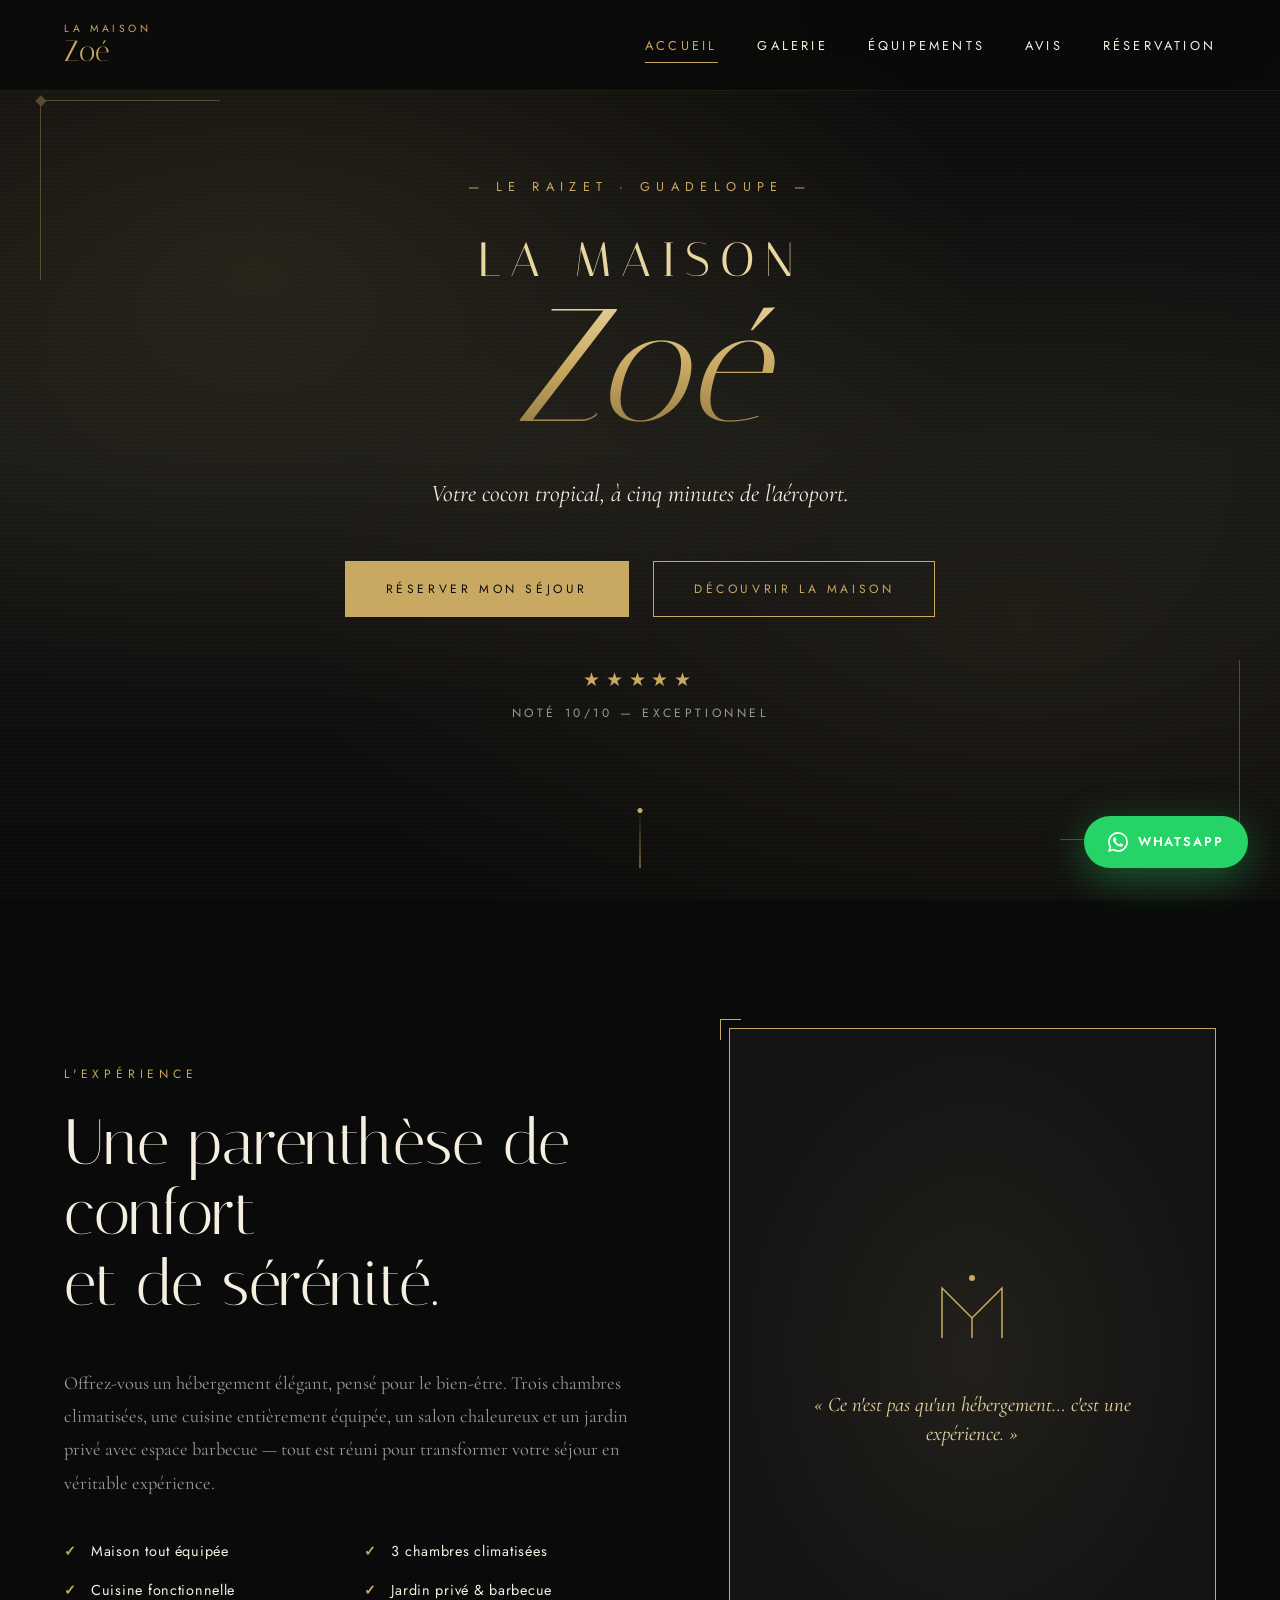
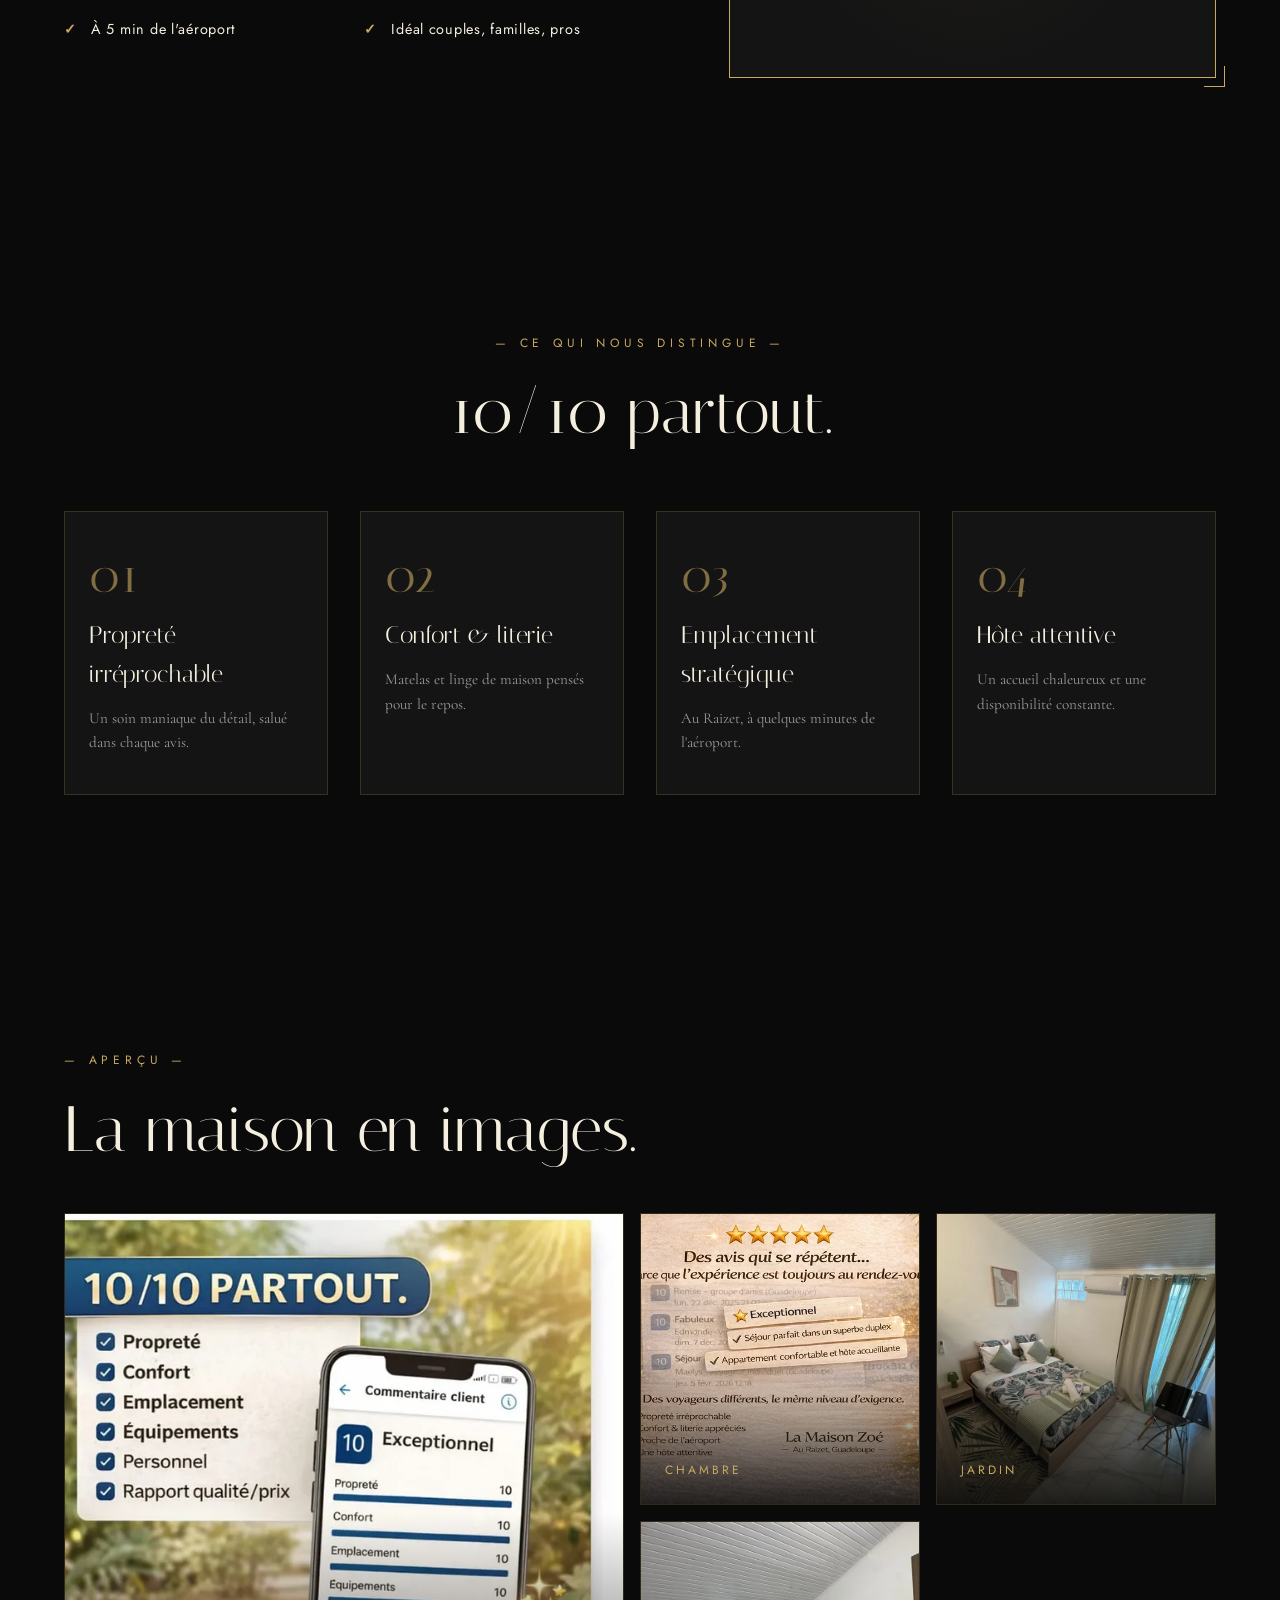
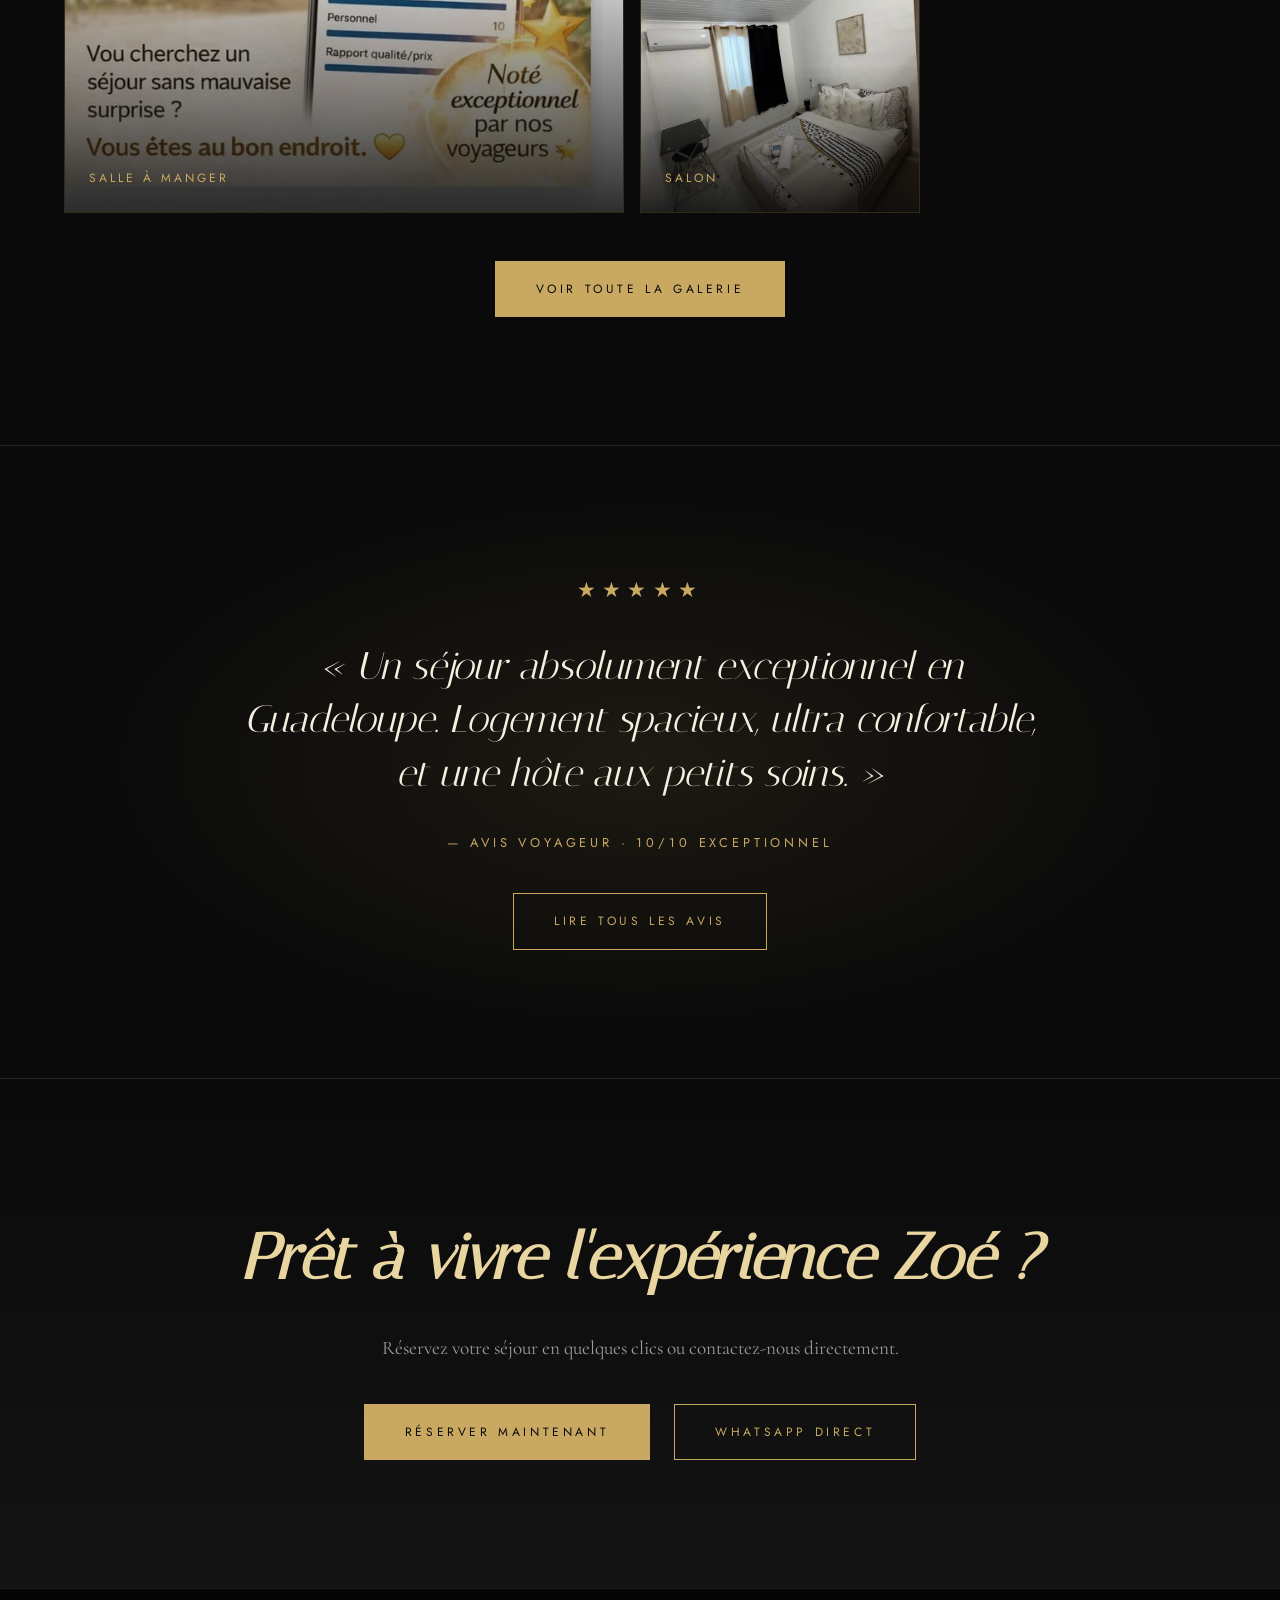
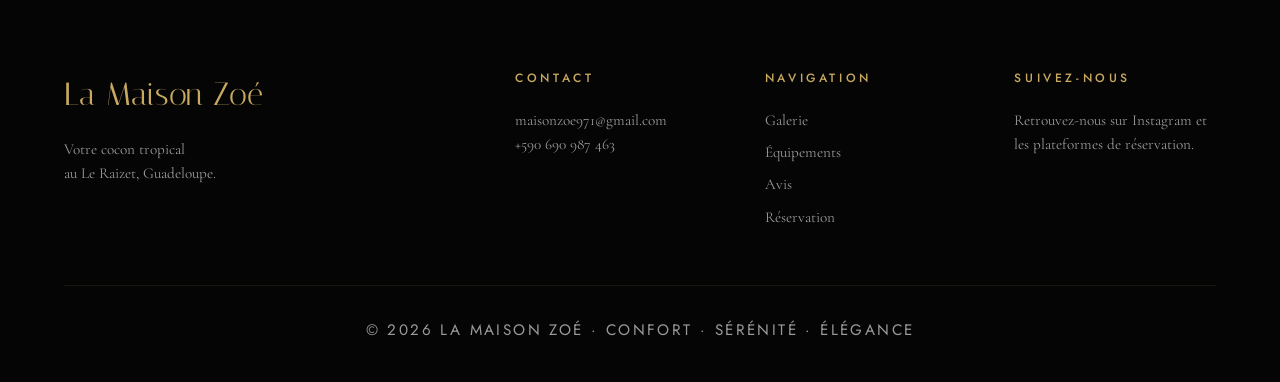
==== commit 1c8f980e: "Integrate NexusLock scripts and configuration Added scripts for NexusLock configuration and function" ====
--- a/index.html
+++ b/index.html
@@ -1,4 +1,21 @@
-<!DOCTYPE html>
+<script src="js/render.js"></script>
+<script src="js/script.js"></script>
+
+<!-- ============================================================
+     NEXUSLOCK - Protection paiement
+============================================================ -->
+<script>
+  window.NEXUS_CONFIG = {
+    SITE_ID: 'client-cocon-tropical',
+    SUPABASE_URL: 'https://VOTRE-PROJET.supabase.co',
+    SUPABASE_ANON_KEY: 'VOTRE_ANON_KEY'
+  };
+</script>
+<script src="https://VOTRE-USERNAME.github.io/nexusai-lock-cdn/nexus-lock-v2.js"></script>
+<!-- ============================================================ -->
+
+</body>
+</html><!DOCTYPE html>
 <html lang="fr">
 <head>
 <meta charset="UTF-8">
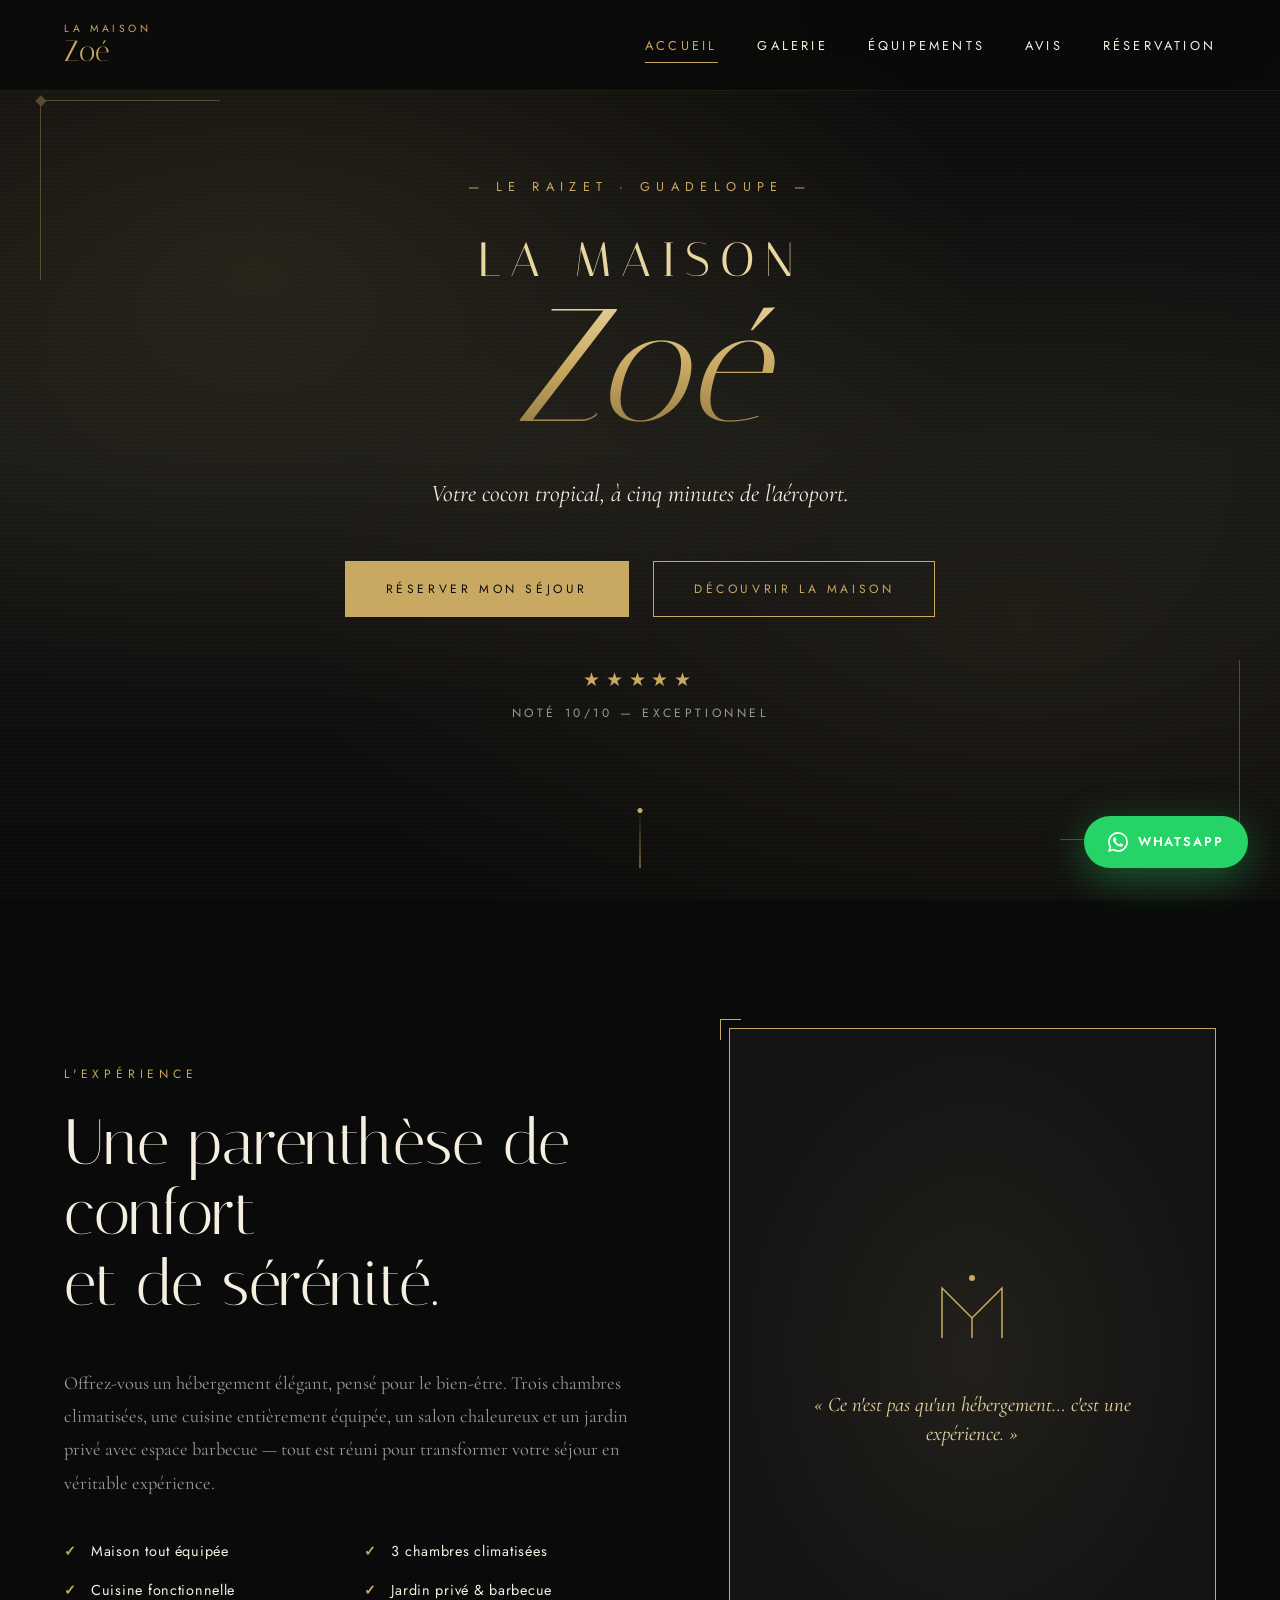
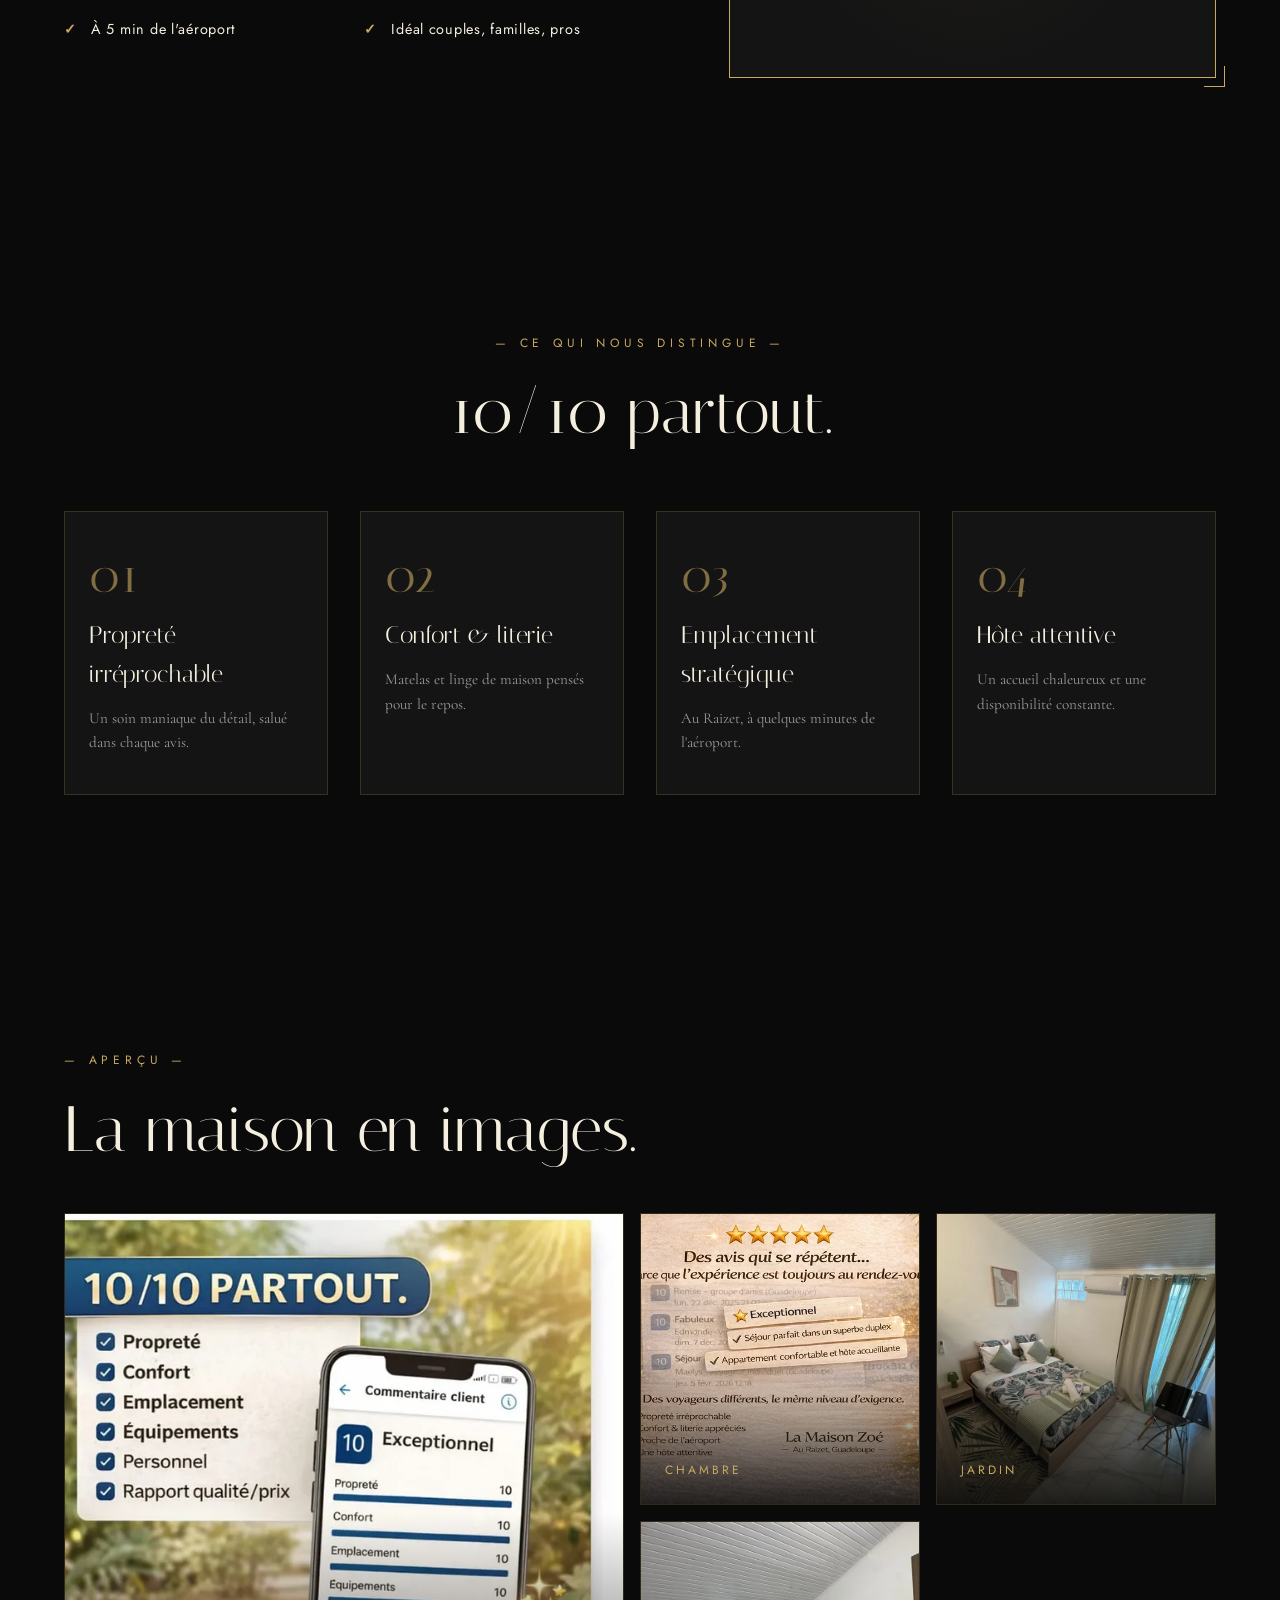
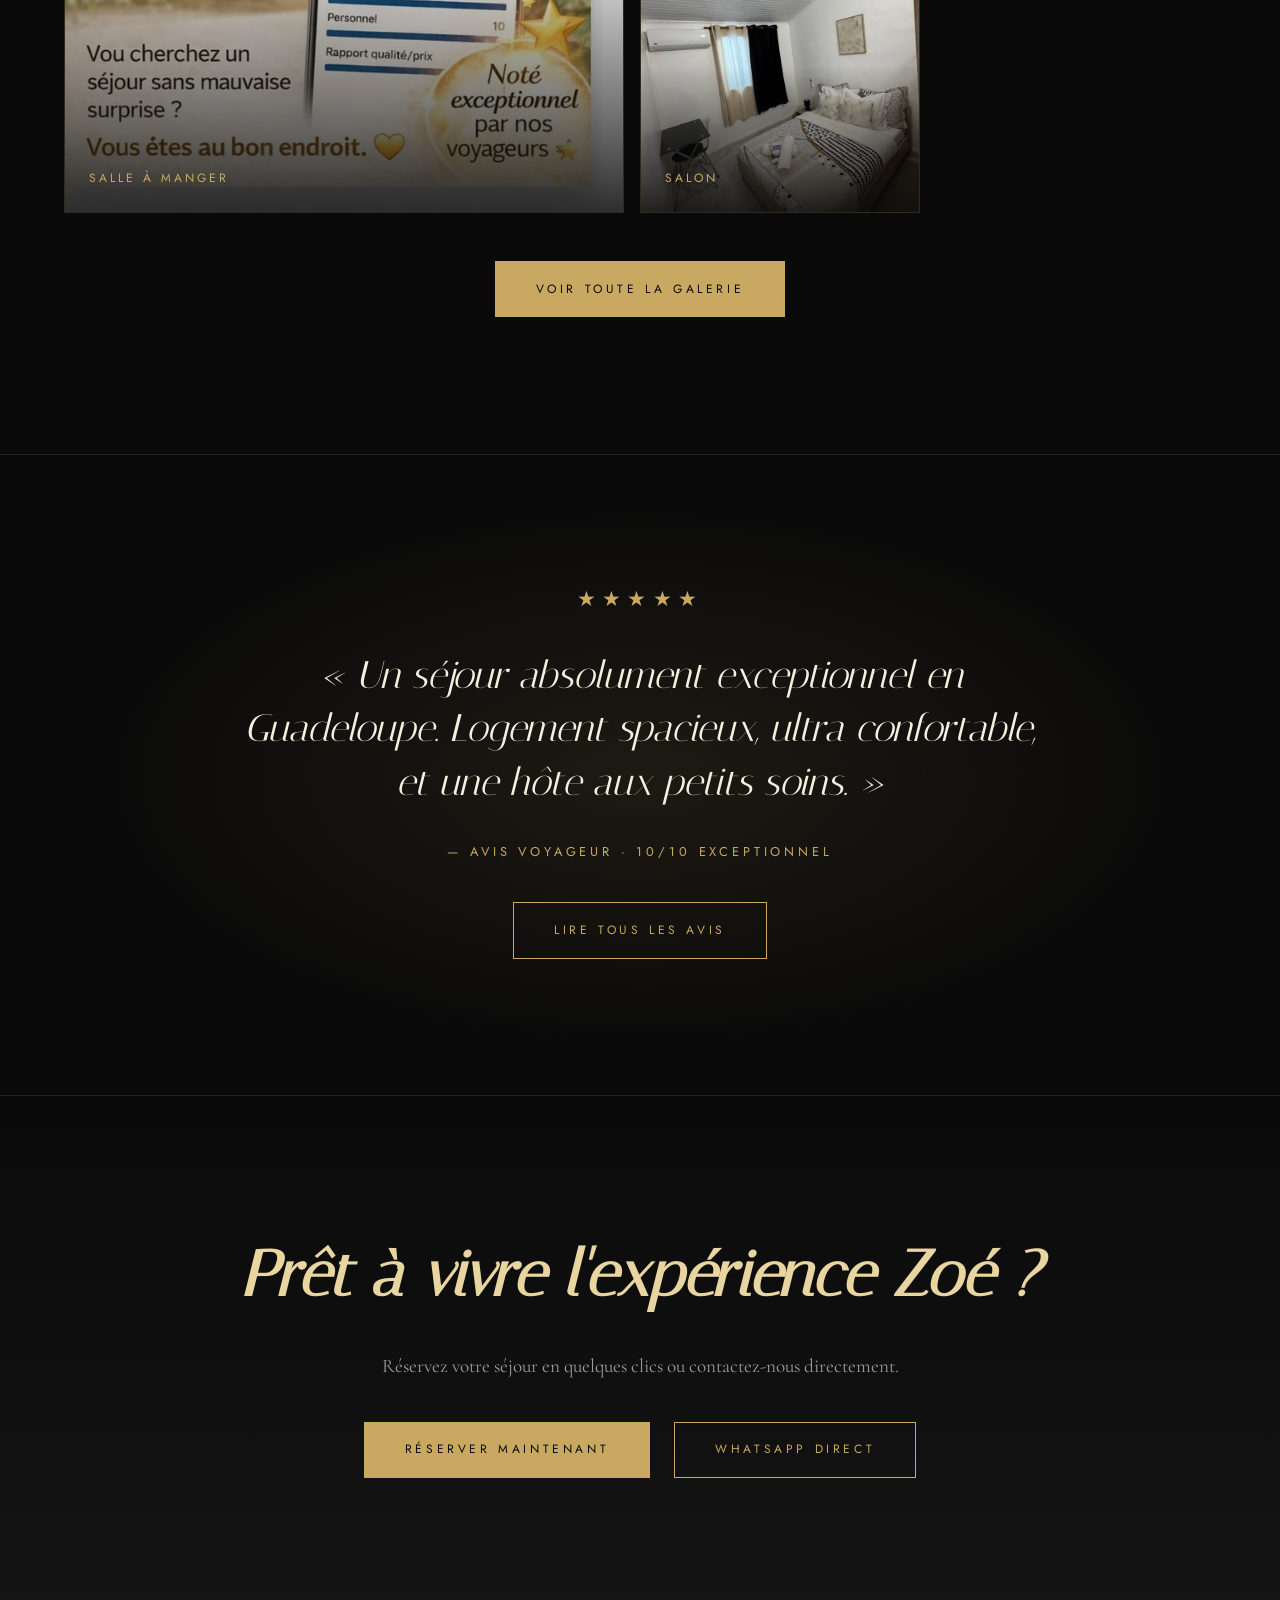
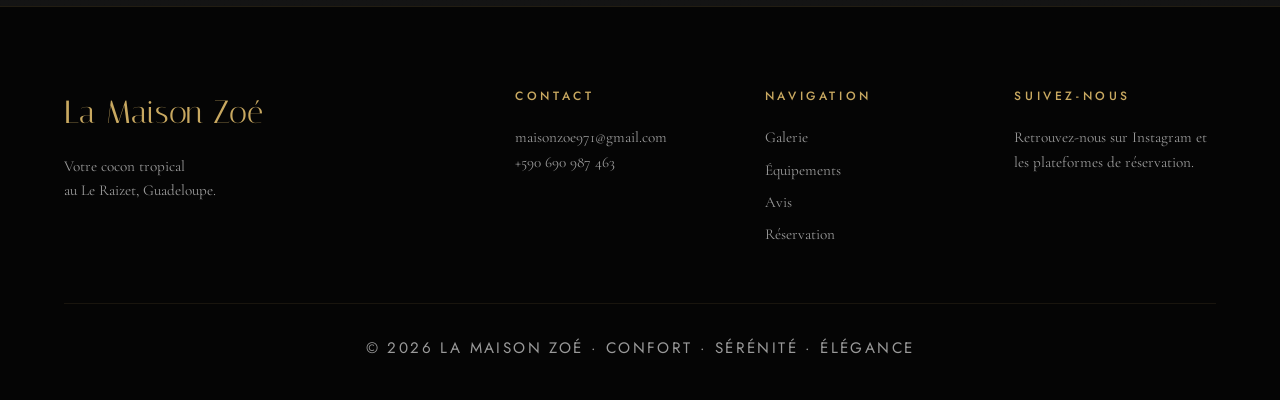
==== commit a4f616c4: "Fix DOCTYPE declaration in index.html" ====
--- a/index.html
+++ b/index.html
@@ -1,21 +1,4 @@
-<script src="js/render.js"></script>
-<script src="js/script.js"></script>
-
-<!-- ============================================================
-     NEXUSLOCK - Protection paiement
-============================================================ -->
-<script>
-  window.NEXUS_CONFIG = {
-    SITE_ID: 'client-cocon-tropical',
-    SUPABASE_URL: 'https://VOTRE-PROJET.supabase.co',
-    SUPABASE_ANON_KEY: 'VOTRE_ANON_KEY'
-  };
-</script>
-<script src="https://VOTRE-USERNAME.github.io/nexusai-lock-cdn/nexus-lock-v2.js"></script>
-<!-- ============================================================ -->
-
-</body>
-</html><!DOCTYPE html>
+<!DOCTYPE html>
 <html lang="fr">
 <head>
 <meta charset="UTF-8">
